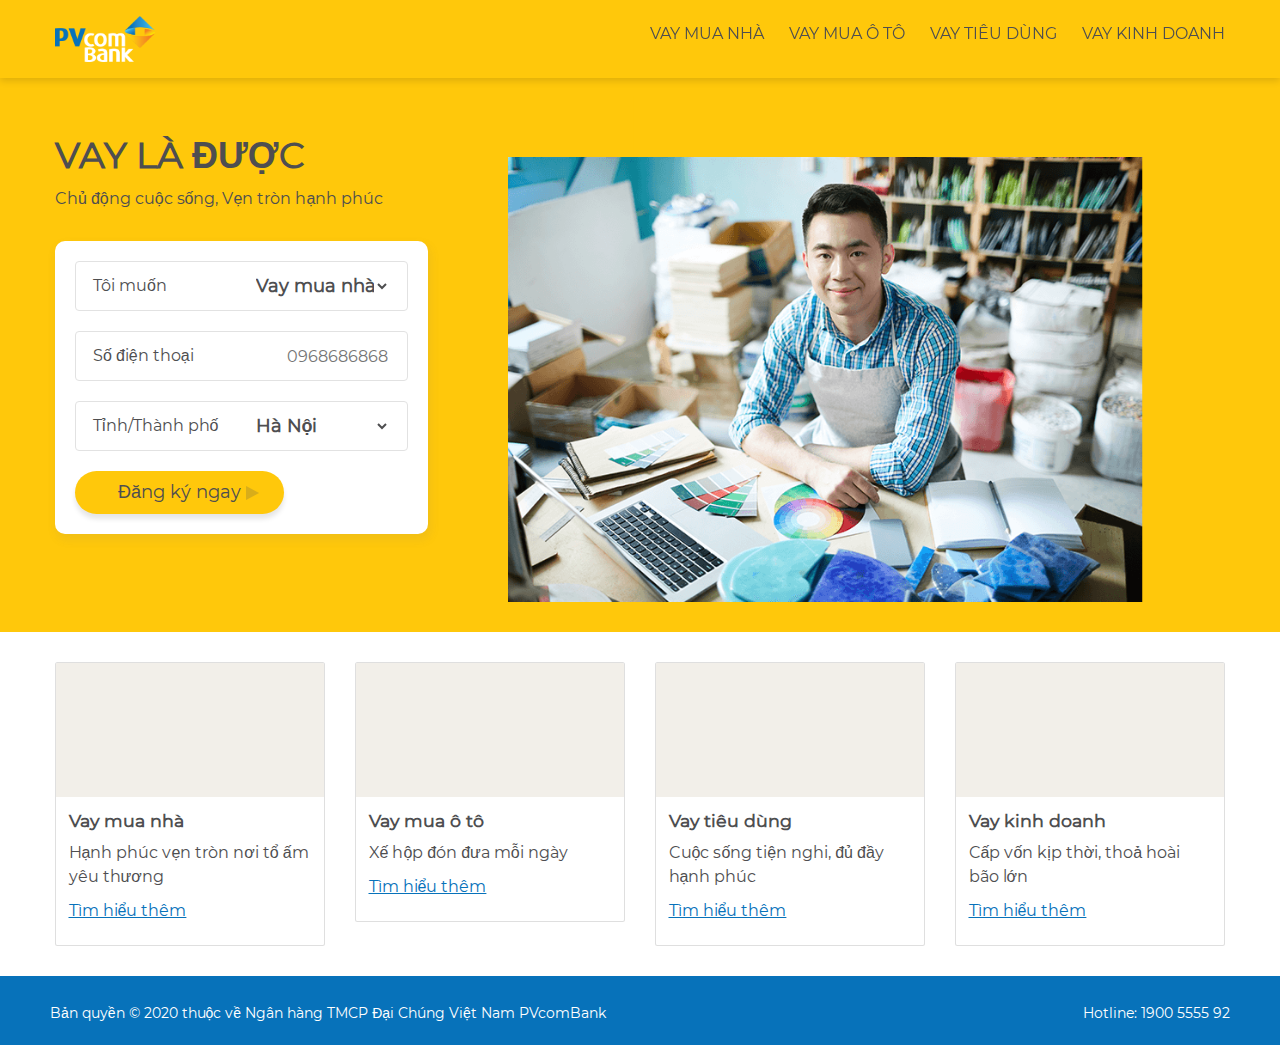
==== index.html @ c95221a7 "first commit" ====
<!DOCTYPE html>
<html lang="vi">
	<head>
		<meta charset="utf-8">
		<meta http-equiv="X-UA-Compatible" content="IE=edge">
		<meta name="viewport" content="width=device-width, initial-scale=1">
		<meta name="format-detection" content="telephone=no"/>
		<title>Vay là được tại PVcomBank</title>
		<link rel="icon" href="favicon.ico" type="image/x-icon" />
    <link rel="shortcut icon" href="favicon.ico" type="image/x-icon" />

		<!-- CSS -->
		<link rel="stylesheet" href="assets/css/chosen.min.css" />
		<link rel="stylesheet" href="assets/css/bootstrap.min.css" />
		<link rel="stylesheet" href="assets/css/styles.css" />

	</head>
	<body class="page">
		<div id="wrapper">
			<header id="header">
		        <div class="container">
	            	<div class="top-header">
		                <h1 class="logo">
		                	<a href="index.html"><img src="assets/images/commons/logo-big.png" alt="logo"></a>
		                </h1>
			            <div class="hd-right">
			                <nav class="nav">
			                    <ul class="nav-bar">
			                        <li>
			                            <a href="vay-mua-nha.html">Vay mua nhà</a>
			                        </li>
			                        <li>
			                            <a href="vay-mua-oto.html">Vay mua ô tô</a>
			                        </li>
			                        <li>
			                            <a href="vay-tieu-dung.html">Vay tiêu dùng</a>
			                        </li>
			                        <li>
			                            <a href="vay-kinh-doanh.html">Vay kinh doanh</a>
			                        </li>
			                    </ul>
			                </nav>
			            </div>
	                	<button id="navLine" class="nav-toggle">
		                    <span></span>
		                </button>
			        </div>
		        </div>
		    </header>
		    <main id="banner">
				<div class="main-page">
					<div class="container">
						<div class="max-content">
							<div class="main-page-info">
								<h2 class="title-page">VAY LÀ ĐƯỢC</h2>
								<p>Chủ động cuộc sống, Vẹn tròn hạnh phúc</p>
								<div class="form-box">
									<div class="form-field">
										<span>Tôi muốn </span>
										<select class="form-input" name="loan_purpose">
											<option value="vay-mua-nha">Vay mua nhà</option>
											<option value="vay-mua-o-to">Vay mua ô tô</option>
											<option value="vay-tieu-dung">Vay tiêu dùng</option>
											<option value="vay-kinh-doanh">Vay kinh doanh</option>
										</select>
									</div>
									<div class="form-field">
										<span>Số điện thoại</span>
										<input class="tel-box" type="tel" id="phone" name="phone" pattern="[0-9]{3}-[0-9]{2}-[0-9]{3}" placeholder="0968686868" />
									</div>
									<div class="form-field">
										<span>Tỉnh/Thành phố</span>
										<select name="provinces" class="form-input">
											<option value="Hà Nội">Hà Nội</option>
											<option value="Đà Nẵng">Đà Nẵng</option>
											<option value="TP. Hồ Chí Minh">TP. Hồ Chí Minh</option>
										</select>
									</div>
									<div class="btn-action"><a href="#" data-popup-open="popup-register" class="btn-register">Đăng ký ngay</a></div>
								</div>
							</div>
							<figure><img src="assets/images/main-vay-kinh-doanh.png" alt="vay mua nha"></figure>
						</div>
					</div>
				</div>
			</main>

			<div style="padding: 30px 0;">
				<!-- product boxes -->
				<div class="container">
					<div class="row">
						<div class="col-md-3 col-xs-6">
							<a href="vay-mua-nha.html">
								<div class="card">
									<img src="assets/images/product-1.png" class="card-img-top" alt="vay kinh doanh">
									<div class="card-body">
										<h3 style="font-weight: bold; color: #4e4e50; text-decoration: none;"><strong>Vay mua nhà</strong></h3>
										<p style="color: #4e4e50; text-decoration: none;">Hạnh phúc vẹn tròn nơi tổ ấm yêu thương</p>
										<p style="color: #0772ba; text-decoration: underline;">Tìm hiểu thêm</p>
									</div>
								</div>
							</a>
						</div>
						<div class="col-md-3 col-xs-6">
							<a href="vay-mua-oto.html">
								<div class="card">
									<img src="assets/images/product-2.png" class="card-img-top" alt="vay kinh doanh">
									<div class="card-body">
										<h3 style="font-weight: bold; color: #4e4e50; text-decoration: none;"><strong>Vay mua ô tô</strong></h3>
										<p style="color: #4e4e50; text-decoration: none;">Xế hộp đón đưa mỗi ngày</p>
										<p style="color: #0772ba; text-decoration: underline;">Tìm hiểu thêm</p>
									</div>
								</div>
							</a>
						</div>
						<div class="col-md-3 col-xs-6">
							<a href="vay-tieu-dung.html">
								<div class="card">
									<img src="assets/images/product-4.png" class="card-img-top" alt="vay kinh doanh">
									<div class="card-body">
										<h3 style="font-weight: bold; color: #4e4e50; text-decoration: none;"><strong>Vay tiêu dùng</strong></h3>
										<p style="color: #4e4e50; text-decoration: none;">Cuộc sống tiện nghi, đủ đầy hạnh phúc</p>
										<p style="color: #0772ba; text-decoration: underline;">Tìm hiểu thêm</p>
									</div>
								</div>
							</a>
						</div>
						<div class="col-md-3 col-xs-6">
							<a href="vay-kinh-doanh.html">
								<div class="card">
									<img src="assets/images/product-4.png" class="card-img-top" alt="vay kinh doanh">
									<div class="card-body">
										<h3 style="font-weight: bold; color: #4e4e50; text-decoration: none;"><strong>Vay kinh doanh</strong></h3>
										<p style="color: #4e4e50; text-decoration: none;">Cấp vốn kịp thời, thoả hoài bão lớn</p>
										<p style="color: #0772ba; text-decoration: underline;">Tìm hiểu thêm</p>
									</div>
								</div>
							</a>
						</div>
					</div>
				</div>
			</div>

			<footer id="footer">
				<div class="container">
					<div class="ft-content">
						<div class="ft-col">
							<p>Bản quyền © 2020 thuộc về Ngân hàng TMCP Đại Chúng Việt Nam PVcomBank</p>
						</div>
						<div class="ft-col">
							<p>Hotline: 1900 5555 92</p>
						</div>
					</div>
				</div>
			</footer>
		</div>

		<!-- jQuery -->
		<script src="assets/js/jquery.min.js"></script>
		<script src="assets/js/autoNumeric.js"></script>
		<script src="assets/js/chosen.jquery.min.js"></script>
		<script src="assets/js/bootstrap.min.js"></script>
		<script src="assets/js/customs.js"></script>
		<script>
			$(document).ready(function() {
			    $("input[name='amount']").autoNumeric('init', {
			        mDec: 0
			    });
			});
			$("#input-provinces, #input-loan-type").chosen();
		</script>
	</body>
</html>
---- assets/css/styles.css ----
html {
  font-family: sans-serif;
  /* 1 */
  -ms-text-size-adjust: 100%;
  /* 2 */
  -webkit-text-size-adjust: 100%;
  /* 2 */ }

body {
  margin: 0;
}

article,
aside,
details,
figcaption,
figure,
footer,
header,
hgroup,
main,
menu,
nav,
section,
summary {
  display: block; }

audio,
canvas,
progress,
video {
  display: inline-block;
  /* 1 */
  vertical-align: baseline;
  /* 2 */ }

audio:not([controls]) {
  display: none;
  height: 0; }

[hidden],
template {
  display: none; }

a {
  background-color: transparent; }

a:active, a:hover {
  outline: 0; }

abbr[title] {
  border-bottom: 1px dotted; }

b,
strong {
  font-weight: bold; }

dfn {
  font-style: italic; }

h1 {
  font-size: 2em;
  margin: 0.67em 0; }

mark {
  background: #ff0;
  color: #000; }

small {
  font-size: 80%; }

sub,
sup {
  font-size: 75%;
  line-height: 0;
  position: relative;
  vertical-align: baseline; }

sup {
  top: -0.5em; }

sub {
  bottom: -0.25em; }

img {
  border: 0; }

svg:not(:root) {
  overflow: hidden; }

figure {
  margin: 1em 40px; }

hr {
  box-sizing: content-box;
  height: 0; }

pre {
  overflow: auto; }

code,
kbd,
pre,
samp {
  font-family: monospace, monospace;
  font-size: 1em; }

button,
input,
optgroup,
select,
textarea {
  color: inherit;
  /* 1 */
  font: inherit;
  /* 2 */
  margin: 0;
  /* 3 */ }

button {
  overflow: visible; }

button,
select {
  text-transform: none; }

button,
html input[type="button"],
input[type="reset"],
input[type="submit"] {
  -webkit-appearance: button;
  /* 2 */
  cursor: pointer;
  /* 3 */ }

button[disabled],
html input[disabled] {
  cursor: default; }

button::-moz-focus-inner,
input::-moz-focus-inner {
  border: 0;
  padding: 0; }

input {
  line-height: normal; }

input[type="checkbox"],
input[type="radio"] {
  box-sizing: border-box;
  /* 1 */
  padding: 0;
  /* 2 */ }

input[type="number"]::-webkit-inner-spin-button,
input[type="number"]::-webkit-outer-spin-button {
  height: auto; }

input[type="search"] {
  -webkit-appearance: textfield;
  /* 1 */
  box-sizing: content-box;
  /* 2 */ }

input[type="search"]::-webkit-search-cancel-button,
input[type="search"]::-webkit-search-decoration {
  -webkit-appearance: none; }

fieldset {
  border: 1px solid #c0c0c0;
  margin: 0 2px;
  padding: 0.35em 0.625em 0.75em; }

legend {
  border: 0;
  /* 1 */
  padding: 0;
  /* 2 */ }

textarea {
  overflow: auto; }

optgroup {
  font-weight: bold; }

table {
  border-collapse: collapse;
  border-spacing: 0; }

td,
th {
  padding: 0; }

/* base valiables */
/*keyframes*/
/* common mixins */
/* base valiables */
/* montserrat-regular - latin */
@font-face {
  font-family: 'Montserrat';
  font-style: normal;
  font-weight: 400;
  src: url('../fonts/montserrat-v14-latin-regular.eot'); /* IE9 Compat Modes */
  src: local('Montserrat Regular'), local('Montserrat-Regular'),
       url('../fonts/montserrat-v14-latin-regular.eot?#iefix') format('embedded-opentype'), /* IE6-IE8 */
       url('../fonts/montserrat-v14-latin-regular.woff2') format('woff2'), /* Super Modern Browsers */
       url('../fonts/montserrat-v14-latin-regular.woff') format('woff'), /* Modern Browsers */
       url('../fonts/montserrat-v14-latin-regular.ttf') format('truetype'), /* Safari, Android, iOS */
       url('../fonts/montserrat-v14-latin-regular.svg#Montserrat') format('svg'); /* Legacy iOS */
}

* {
  -webkit-box-sizing: border-box;
  -moz-box-sizing: border-box;
  box-sizing: border-box; }

html {
  font-size: 62.5%; }

html:not(.lt-ie10) .not-animated {
  opacity: 0; }

body {
  background-color: #fff;
  font-family: 'Montserrat', Arial, sans-serif;
  font-size: 1.6rem;
  line-height: 1.5;
  color: #4e4e50;
  width: 100%;
  height: 100%;
  overflow-x: hidden; }

ul, li {
  list-style: none;
  padding: 0; }

textarea:focus, input:focus, button:focus, select:focus {
  outline: none; }

select::-ms-expand {
  display: none;
  /* hide the default arrow in ie10 and ie11 */ }

button {
  border: none; }

a {
  opacity: 1;
  -webkit-transition: all 0.4s ease;
  -moz-transition: all 0.4s ease;
  -ms-transition: all 0.4s ease;
  -o-transition: all 0.4s ease;
  transition: all 0.4s ease; }
  a:hover {
    opacity: 0.7; }

p {
  margin-top: 1rem;
  margin-bottom: 1rem; }

a:hover, a:link, a:visited, a:active {
  text-decoration: none; }

img {
  width: auto;
  max-width: 100%;
  height: auto;
  vertical-align: middle; }

figure {
  padding: 0;
  margin: 0; }

button, html input[type="button"], input[type="reset"], input[type="submit"] {
  -webkit-appearance: button;
  cursor: pointer; }

input {
  height: auto; }

:not(output):-moz-ui-invalid {
  box-shadow: none; }

:not(output):-moz-ui-invalid:-moz-focusring {
  box-shadow: none; }

output:-moz-ui-invalid {
  color: none; }

.wrapper {
  width: 100%;
  height: 100%;
  overflow: hidden;
  position: relative; }

.container {
  width: 100%;
  max-width: 1200px;
  margin: 0 auto; }
  @media screen and (max-width: 768px) {
    .container {
      padding-left: 20px;
      padding-right: 20px; } }

.max-content {
  max-width: 1366px;
  width: 100%;
  margin: 0 auto; }

.no-position {
  position: static; }

.img-responsive {
  max-width: 100%;
  display: block;
  height: auto; }

.text-left {
  text-align: left; }

.text-center {
  text-align: center; }

.text-right {
  text-align: right; }

.text-justify {
  text-align: justify; }

.text-lowercase {
  text-transform: lowercase; }

.text-uppercase {
  text-transform: uppercase; }

.nopd {
  padding: 0 !important; }

.nomg {
  margin: 0 !important; }

img.dl-pc {
  margin: 0 auto; }

.dl-pc {
  display: block; }
  @media screen and (max-width: 768px) {
    .dl-pc {
      display: none; } }

.dl-sp {
  display: none; }
  @media screen and (max-width: 768px) {
    .dl-sp {
      display: block; } }

.box-content figure {
  overflow: hidden;
  display: table;
  width: 100%; }

.box-content figure img {
  -webkit-transform: scale(1);
  transform: scale(1);
  -webkit-transition: .3s ease-in-out;
  transition: .3s ease-in-out; }

.box-content figure:hover img {
  -webkit-transform: scale(1.1);
  transform: scale(1.1); }

#fp-nav ul li a span, .fp-slidesNav ul li a span {
  background: #0072bc; }

.intro .title-section {
  font-size: 36px;
  margin-top: 0;
  line-height: 1.35; }
  @media screen and (max-width: 768px) {
    .intro .title-section {
      font-size: 22px; } }
  @media screen and (max-width: 768px) and (min-width: 320px) {
    .intro .title-section {
      font-size: calc(22px + 14 * ((100vw - 320px) / 448)); } }
  @media screen and (max-width: 768px) and (min-width: 768px) {
    .intro .title-section {
      font-size: 36px; } }

.intro p {
  font-size: 16px; }
  @media screen and (min-width: 320px) {
    .intro p {
      font-size: calc(16px + 2 * ((100vw - 320px) / 448)); } }
  @media screen and (min-width: 768px) {
    .intro p {
      font-size: 18px; } }

.btn-action .btn-register {
  width: 209px;
  height: 43px;
  background: #ffc80b;
  display: -webkit-box;
  display: -moz-box;
  display: -ms-flexbox;
  display: -moz-flex;
  display: -webkit-flex;
  display: flex;
  align-items: center;
  justify-content: center;
  border-radius: 50px;
  font-size: 18px;
  color: #4e4e50;
  position: relative;
  box-shadow: 0px 5px 5px rgba(0, 0, 0, 0.1);
  transition: all 0.3s ease 0s; }
  @media screen and (max-width: 768px) {
    .btn-action .btn-register {
      margin: auto; } }
  .btn-action .btn-register:after {
    content: '';
    background: url("../images/commons/ic-next.png") no-repeat;
    position: absolute;
    width: 13px;
    height: 14px;
    top: 0;
    bottom: 0;
    right: 25px;
    margin: auto; }
  .btn-action .btn-register:hover {
    opacity: 1;
    background: #0072bc;
    box-shadow: 0px 5px 5px rgba(57, 114, 187, 0.1);
    color: #fff;
    transform: translateY(-2px); }
  .btn-action .btn-register.btn--white {
    background: #fff;
    color: #4e4e50; }
    .btn-action .btn-register.btn--white:hover {
      opacity: 1;
      background: #0072bc;
      box-shadow: 0px 5px 5px rgba(57, 114, 187, 0.1);
      color: #fff;
      transform: translateY(-2px); }
    .btn-action .btn-register.btn--white:after {
      background: url("../images/commons/ic-next-white.png") no-repeat; }

/* Icon Wobble Horizontal */
@-webkit-keyframes hvr-icon-wobble-horizontal {
  16.65% {
    -webkit-transform: translateX(6px);
    transform: translateX(6px); }
  33.3% {
    -webkit-transform: translateX(-5px);
    transform: translateX(-5px); }
  49.95% {
    -webkit-transform: translateX(4px);
    transform: translateX(4px); }
  66.6% {
    -webkit-transform: translateX(-2px);
    transform: translateX(-2px); }
  83.25% {
    -webkit-transform: translateX(1px);
    transform: translateX(1px); }
  100% {
    -webkit-transform: translateX(0);
    transform: translateX(0); } }

@keyframes hvr-icon-wobble-horizontal {
  16.65% {
    -webkit-transform: translateX(6px);
    transform: translateX(6px); }
  33.3% {
    -webkit-transform: translateX(-5px);
    transform: translateX(-5px); }
  49.95% {
    -webkit-transform: translateX(4px);
    transform: translateX(4px); }
  66.6% {
    -webkit-transform: translateX(-2px);
    transform: translateX(-2px); }
  83.25% {
    -webkit-transform: translateX(1px);
    transform: translateX(1px); }
  100% {
    -webkit-transform: translateX(0);
    transform: translateX(0); } }

.hvr-icon-wobble-horizontal {
  display: inline-block;
  vertical-align: middle;
  /* -webkit-transform: perspective(1px) translateZ(0); */
  /* transform: perspective(1px) translateZ(0); */
  box-shadow: 0 0 1px rgba(0, 0, 0, 0);
  -webkit-transition-duration: 0.3s;
  /* transition-duration: 0.3s; */ }

.btn-action .btn-register:after {
  -webkit-transform: translateZ(0);
  transform: translateZ(0); }

.btn-action .btn-register:hover:after, .btn-action .btn-register:focus:after,
.btn-action .btn-register:active:after {
  -webkit-animation-name: hvr-icon-wobble-horizontal;
  animation-name: hvr-icon-wobble-horizontal;
  -webkit-animation-duration: 1s;
  animation-duration: 1s;
  -webkit-animation-timing-function: ease-in-out;
  animation-timing-function: ease-in-out;
  -webkit-animation-iteration-count: 1;
  animation-iteration-count: 1; }

.clearfix {
  clear: both;
  height: 0; }
  .clearfix:after, .clearfix:before {
    content: " ";
    display: table; }

.select2-dropdown {
  top: 22px !important;
  left: 8px !important; }

#wrapper #header {
  position: fixed;
  z-index: 999;
  width: 100%;
  transition: all 0.5s; }
  #wrapper #header .top-header {
    display: -webkit-box;
    display: -moz-box;
    display: -ms-flexbox;
    display: -moz-flex;
    display: -webkit-flex;
    display: flex;
    align-items: center;
    justify-content: space-between; }
    #wrapper #header .top-header .logo {
      margin: .5em 0; }
      #wrapper #header .top-header .logo img {
        width: 142px;
        transition: all 1s ease;
        -webkit-transition: all 1s ease; }
      @media screen and (max-width: 768px) {
        #wrapper #header .top-header .logo {
          width: 77px;
          margin: .15em auto; } }
    #wrapper #header .top-header .hd-right nav .nav-bar {
      display: -webkit-box;
      display: -moz-box;
      display: -ms-flexbox;
      display: -moz-flex;
      display: -webkit-flex;
      display: flex; }
      @media screen and (max-width: 768px) {
        #wrapper #header .top-header .hd-right nav .nav-bar {
          flex-direction: column; } }
      @media screen and (max-width: 768px) {
        #wrapper #header .top-header .hd-right nav .nav-bar li {
          border-bottom: 1px solid #ffffff35;
          margin: 0 !important;
          padding: 14px 0; } }
      #wrapper #header .top-header .hd-right nav .nav-bar li a {
        color: #4e4e50;
        position: relative;
        text-transform: uppercase; }
        @media screen and (max-width: 768px) {
          #wrapper #header .top-header .hd-right nav .nav-bar li a {
            color: #fff; } }
        #wrapper #header .top-header .hd-right nav .nav-bar li a:before, #wrapper #header .top-header .hd-right nav .nav-bar li a:after {
          position: absolute;
          -webkit-transition: all 0.35s ease;
          transition: all 0.35s ease; }
        #wrapper #header .top-header .hd-right nav .nav-bar li a:before {
          bottom: -11px;
          display: block;
          height: 4px;
          width: 0%;
          content: "";
          background: #4e4e50; }
          @media screen and (max-width: 768px) {
            #wrapper #header .top-header .hd-right nav .nav-bar li a:before {
              content: none; } }
        #wrapper #header .top-header .hd-right nav .nav-bar li a:hover:before {
          opacity: 1;
          width: 100%; }
        #wrapper #header .top-header .hd-right nav .nav-bar li a:hover:after {
          max-width: 100%; }
        #wrapper #header .top-header .hd-right nav .nav-bar li a:hover {
          opacity: 1; }
      #wrapper #header .top-header .hd-right nav .nav-bar li.current-menu-item a:before {
        opacity: 1;
        width: 100%; }
      #wrapper #header .top-header .hd-right nav .nav-bar li.current-menu-item {
        font-weight: 600; }
      #wrapper #header .top-header .hd-right nav .nav-bar li:not(:last-child) {
        margin-right: 25px; }
        @media screen and (max-width: 840px) {
          #wrapper #header .top-header .hd-right nav .nav-bar li:not(:last-child) {
            margin-right: 8px; } }
    @media screen and (max-width: 768px) {
      #wrapper #header .top-header .hd-right {
        background: rgba(241, 188, 18, 0.8);
        position: absolute;
        width: 100%;
        max-width: 768px;
        height: auto;
        margin-top: 56px;
        left: 0;
        top: 0;
        z-index: 99;
        -webkit-transform: translate3d(100%, 0, 0);
        -ms-transform: translate3d(100%, 0, 0);
        -moz-transform: translate3d(100%, 0, 0);
        transform: translate3d(100%, 0, 0);
        -webkit-transition: transform 0.4s ease;
        -ms-transition: transform 0.4s ease;
        -moz-transition: transform 0.4s ease;
        transition: transform 0.4s ease;
        padding: 0 10px; }
        #wrapper #header .top-header .hd-right.nav-active {
          -webkit-transform: translate3d(0, 0, 0);
          -ms-transform: translate3d(0, 0, 0);
          -moz-transform: translate3d(0, 0, 0);
          transform: translate3d(0, 0, 0); } }
    #wrapper #header .top-header .nav-toggle {
      background-color: transparent;
      color: #fff;
      border: none;
      line-height: 0;
      display: inline-block;
      position: absolute;
      width: 30px;
      height: 30px;
      padding: 0;
      margin: 0;
      cursor: pointer;
      outline: none;
      z-index: 999;
      display: none;
      right: 20px; }
      @media screen and (max-width: 768px) {
        #wrapper #header .top-header .nav-toggle {
          display: block; } }
      #wrapper #header .top-header .nav-toggle span {
        background-color: #fff;
        height: 4px;
        border-radius: 0;
        position: relative;
        display: block;
        width: 30px;
        -webkit-transition: 0.3s all ease;
        -moz-transition: 0.3s all ease;
        -ms-transition: 0.3s all ease;
        -o-transition: 0.3s all ease;
        transition: 0.3s all ease; }
        #wrapper #header .top-header .nav-toggle span:before, #wrapper #header .top-header .nav-toggle span:after {
          background-color: #fff;
          content: "";
          position: absolute;
          width: 30px;
          height: 4px;
          left: 0;
          top: -10px;
          border-radius: 0;
          -webkit-transition: 0.3s all ease;
          -moz-transition: 0.3s all ease;
          -ms-transition: 0.3s all ease;
          -o-transition: 0.3s all ease;
          transition: 0.3s all ease;
          -webkit-transition-duration: 0.3s, 0.3s, .3s;
          transition-duration: 0.3s, 0.3s, .3s;
          -webkit-transition-delay: 0.3s, 0s, .3s;
          transition-delay: 0.3s, 0s, .3s;
          -webkit-transition-property: top, -webkit-transform, width;
          transition-property: top, transform, width;
          transform-origin: center; }
        #wrapper #header .top-header .nav-toggle span:after {
          top: 10px; }
      #wrapper #header .top-header .nav-toggle.active span {
        background: transparent;
        right: 0;
        left: auto;
        -webkit-transition: background 0.3s 0s ease;
        -moz-transition: background 0.3s 0s ease;
        -ms-transition: background 0.3s 0s ease;
        -o-transition: background 0.3s 0s ease;
        transition: background 0.3s 0s ease; }
        #wrapper #header .top-header .nav-toggle.active span:before, #wrapper #header .top-header .nav-toggle.active span:after {
          top: 0;
          right: 0;
          left: auto;
          width: 30px;
          -webkit-transition-delay: 0s, 0.3s;
          transition-delay: 0s, 0.3s; }
        #wrapper #header .top-header .nav-toggle.active span:before {
          -webkit-transform: rotate(45deg);
          -ms-transform: rotate(45deg);
          -moz-transform: rotate(45deg);
          transform: rotate(45deg); }
        #wrapper #header .top-header .nav-toggle.active span:after {
          -webkit-transform: rotate(-45deg);
          -ms-transform: rotate(-45deg);
          -moz-transform: rotate(-45deg);
          transform: rotate(-45deg); }
      #wrapper #header .top-header .nav-toggle small {
        display: none; }
  #wrapper #header.scroll-down {
    box-shadow: 0 3px 7px rgba(0, 0, 0, 0.13);
    background: #ffc80b; }
    #wrapper #header.scroll-down img {
      width: 100px !important;
      transition: all 1s ease;
      -webkit-transition: all 1s ease; }

footer, .box-ft {
  background: #0772ba; }
  footer.fix-footer, .box-ft.fix-footer {
    position: fixed;
    bottom: 0;
    width: 100%; }
  footer .container, .box-ft .container {
    padding: 0 10px; }
  footer .ft-content, .box-ft .ft-content {
    height: 69px;
    display: -webkit-box;
    display: -moz-box;
    display: -ms-flexbox;
    display: -moz-flex;
    display: -webkit-flex;
    display: flex;
    align-items: center;
    justify-content: space-between;
    color: #fff;
    font-size: 14px;
    padding-top: 5px; }
    @media screen and (max-width: 768px) {
      footer .ft-content, .box-ft .ft-content {
        height: auto;
        flex-direction: column;
        justify-content: center; }
        footer .ft-content .ft-col, .box-ft .ft-content .ft-col {
          text-align: center; }
          footer .ft-content .ft-col:first-child, .box-ft .ft-content .ft-col:first-child {
            order: 2;
            font-size: 10px; }
          footer .ft-content .ft-col:last-child, .box-ft .ft-content .ft-col:last-child {
            order: 1;
            font-size: 12px; }
          footer .ft-content .ft-col p, .box-ft .ft-content .ft-col p {
            margin: 0 0 .5rem; } }

#content .box-main {
  background: url("../images/screen-1.png") no-repeat;
  background-size: cover;
  display: block; }
  @media screen and (max-width: 768px) {
    #content .box-main {
      background: url("../images/screen-1-sp.png") no-repeat;
      background-size: cover; } }
  #content .box-main .fp-tableCell {
    display: block; }
  #content .box-main .container {
    height: 100%; }
  #content .box-main .inner-section {
    position: relative;
    display: block;
    width: 100%;
    height: 100%; }
    #content .box-main .inner-section .intro {
      position: absolute;
      width: 100%;
      max-width: 506px;
      height: 300px;
      bottom: 74px;
      right: 0;
      display: table;
      background: rgba(0, 0, 0, 0.25);
      color: #fff;
      padding: 15px 40px; }
      #content .box-main .inner-section .intro .title-section {
        margin-bottom: 10px; }
      #content .box-main .inner-section .intro p {
        line-height: 2;
        margin-bottom: 7px; }
      @media screen and (max-width: 768px) {
        #content .box-main .inner-section .intro {
          text-align: center;
          left: 0;
          margin: auto;
          bottom: 30px;
          height: 250px;
          padding: 15px 25px; } }
    @media screen and (max-width: 768px) {
      #content .box-main .inner-section .btn-action .btn-register {
        margin: auto; } }

#content .section .intro .title-section {
  margin-bottom: 35px; }

#content .section .intro p {
  line-height: 2.2;
  margin-bottom: 65px; }
  @media screen and (max-width: 768px) {
    #content .section .intro p {
      line-height: 1.5 !important;
      margin-bottom: 22px !important; } }

#content .buy-house .inner-section, #content .consumption .inner-section, #content .buy-car .inner-section, #content .business .inner-section {
  max-width: 1366px;
  width: 100%;
  display: -webkit-box;
  display: -moz-box;
  display: -ms-flexbox;
  display: -moz-flex;
  display: -webkit-flex;
  display: flex;
  align-items: center;
  justify-content: space-between;
  margin: 0 auto; }
  @media screen and (max-width: 768px) {
    #content .buy-house .inner-section, #content .consumption .inner-section, #content .buy-car .inner-section, #content .business .inner-section {
      flex-direction: column; }
      #content .buy-house .inner-section .intro, #content .consumption .inner-section .intro, #content .buy-car .inner-section .intro, #content .business .inner-section .intro {
        margin: 0 !important; }
        #content .buy-house .inner-section .intro .title-section, #content .consumption .inner-section .intro .title-section, #content .buy-car .inner-section .intro .title-section, #content .business .inner-section .intro .title-section {
          margin-bottom: 20px; }
        #content .buy-house .inner-section .intro p, #content .consumption .inner-section .intro p, #content .buy-car .inner-section .intro p, #content .business .inner-section .intro p {
          margin-bottom: 20px !important; } }
  @media screen and (max-width: 414px) {
    #content .buy-house .inner-section .intro, #content .consumption .inner-section .intro, #content .buy-car .inner-section .intro, #content .business .inner-section .intro {
      padding: 0 20px; } }

#content .buy-house .inner-section .intro, #content .consumption .inner-section .intro {
  max-width: 370px;
  margin-left: 83px;
  margin-right: 20px; }
  @media screen and (max-width: 768px) {
    #content .buy-house .inner-section .intro, #content .consumption .inner-section .intro {
      margin: 0;
      order: 2; } }

#content .buy-house .inner-section figure, #content .consumption .inner-section figure {
  display: block; }
  @media screen and (max-width: 768px) {
    #content .buy-house .inner-section figure, #content .consumption .inner-section figure {
      order: 1;
      margin-bottom: 28px; } }

#content .buy-car, #content .business {
  background: #ffc80b; }
  #content .buy-car .inner-section .intro, #content .business .inner-section .intro {
    max-width: 370px;
    margin-right: 83px;
    margin-left: 20px; }
  #content .buy-car .inner-section figure, #content .business .inner-section figure {
    display: block; }
    @media screen and (max-width: 768px) {
      #content .buy-car .inner-section figure, #content .business .inner-section figure {
        margin-bottom: 28px; } }

#content .business .box-ft {
  -webkit-transform: translateX(100%);
  transform: translateX(100%);
  opacity: 0;
  -webkit-transition: opacity 0.6s ease-in-out, -webkit-transform 0.6s cubic-bezier(0.16, 0.68, 0.43, 0.99);
  transition: opacity 0.6s ease-in-out, -webkit-transform 0.6s cubic-bezier(0.16, 0.68, 0.43, 0.99);
  transition: transform 0.6s cubic-bezier(0.16, 0.68, 0.43, 0.99), opacity 0.6s ease-in-out;
  transition: transform 0.6s cubic-bezier(0.16, 0.68, 0.43, 0.99), opacity 0.6s ease-in-out, -webkit-transform 0.6s cubic-bezier(0.16, 0.68, 0.43, 0.99);
  -webkit-transform: translateX(0) translateY(0);
  transform: translateX(0) translateY(0);
  -webkit-transform: translateY(1000px);
  transform: translateY(1000px); }

#content .business.active .box-ft {
  position: fixed;
  width: 100%;
  bottom: 0;
  -webkit-transform: translateX(0);
  transform: translateX(0);
  -webkit-transition-delay: 2s;
  transition-delay: 2s;
  opacity: 1; }

#fp-nav ul li a span, .fp-slidesNav ul li a span {
  height: 6px;
  width: 6px; }

#fp-nav ul li a.active span {
  margin: -6px 0 0 -5px; }

.section .intro {
  -webkit-transform: translateX(100%);
  transform: translateX(100%);
  opacity: 0;
  -webkit-transition: opacity 0.6s ease-in-out, -webkit-transform 0.6s cubic-bezier(0.16, 0.68, 0.43, 0.99);
  transition: opacity 0.6s ease-in-out, -webkit-transform 0.6s cubic-bezier(0.16, 0.68, 0.43, 0.99);
  transition: transform 0.6s cubic-bezier(0.16, 0.68, 0.43, 0.99), opacity 0.6s ease-in-out;
  transition: transform 0.6s cubic-bezier(0.16, 0.68, 0.43, 0.99), opacity 0.6s ease-in-out, -webkit-transform 0.6s cubic-bezier(0.16, 0.68, 0.43, 0.99);
  -webkit-transform: translateX(0) translateY(0);
  transform: translateX(0) translateY(0);
  -webkit-transform: translateY(1000px);
  transform: translateY(1000px); }

.section.active .intro {
  -webkit-transform: translateX(0);
  transform: translateX(0);
  -webkit-transition-delay: 1.4s;
  transition-delay: 1.4s;
  opacity: 1; }

.section figure {
  -webkit-transform: translateY(-2000px);
  transform: translateY(-2000px);
  opacity: 0;
  -webkit-transition: opacity 0.66s ease-in-out, -webkit-transform 0.66s cubic-bezier(0.16, 0.68, 0.43, 0.99);
  transition: opacity 0.66s ease-in-out, -webkit-transform 0.66s cubic-bezier(0.16, 0.68, 0.43, 0.99);
  transition: transform 0.66s cubic-bezier(0.16, 0.68, 0.43, 0.99), opacity 0.66s ease-in-out;
  transition: transform 0.66s cubic-bezier(0.16, 0.68, 0.43, 0.99), opacity 0.66s ease-in-out, -webkit-transform 0.66s cubic-bezier(0.16, 0.68, 0.43, 0.99); }

.section.active figure {
  -webkit-transform: translateY(0);
  transform: translateY(0);
  opacity: 1;
  -webkit-transition-delay: .8s;
  transition-delay: .8s; }

.page #header {
  box-shadow: 0 3px 7px rgba(0, 0, 0, 0.13);
  background: #ffc80b; }
  .page #header .top-header .logo img {
    width: 100px !important; }

.page #content {
  padding-top: 96px; }
  @media screen and (max-width: 768px) {
    .page #content {
      padding-top: 65px; } }
  .page #content .main-page .max-content {
    display: -webkit-box;
    display: -moz-box;
    display: -ms-flexbox;
    display: -moz-flex;
    display: -webkit-flex;
    display: flex;
    align-items: center;
    justify-content: space-between; }
    @media screen and (max-width: 768px) {
      .page #content .main-page .max-content {
        flex-direction: column; } }
  .page #content .main-page figure {
    margin-right: 20px; }
    @media screen and (max-width: 768px) {
      .page #content .main-page figure {
        margin: 0; } }
  .page #content .main-page-info {
    max-width: 373px;
    width: 100%;
    margin-right: 80px; }
    @media screen and (max-width: 1200px) {
      .page #content .main-page-info {
        margin-right: 0; } }
    @media screen and (max-width: 768px) {
      .page #content .main-page-info {
        max-width: inherit;
        padding-bottom: 20px; } }
  @media screen and (max-width: 768px) and (max-width: 768px) {
    .page #content .main-page-info {
      padding-left: 20px;
      padding-right: 20px; } }
    .page #content .main-page-info .title-page {
      font-size: 36px;
      font-weight: 600;
      padding-bottom: 13px; }
      @media screen and (max-width: 768px) {
        .page #content .main-page-info .title-page {
          padding-bottom: 0; }
          .page #content .main-page-info .title-page {
            font-size: 22px; } }
    @media screen and (max-width: 768px) and (min-width: 320px) {
      .page #content .main-page-info .title-page {
        font-size: calc(22px + 14 * ((100vw - 320px) / 448)); } }
    @media screen and (max-width: 768px) and (min-width: 768px) {
      .page #content .main-page-info .title-page {
        font-size: 36px; } }
    .page #content .main-page-info ul {
      font-size: 24px;
      padding-bottom: 17px; }
      @media screen and (max-width: 768px) {
        .page #content .main-page-info ul {
          font-size: 16px; } }
  @media screen and (max-width: 768px) and (min-width: 320px) {
    .page #content .main-page-info ul {
      font-size: calc(16px + 8 * ((100vw - 320px) / 448)); } }
  @media screen and (max-width: 768px) and (min-width: 768px) {
    .page #content .main-page-info ul {
      font-size: 24px; } }
      .page #content .main-page-info ul li {
        position: relative;
        padding-left: 54px; }
        @media screen and (max-width: 768px) {
          .page #content .main-page-info ul li {
            padding-left: 46px; } }
        .page #content .main-page-info ul li:before {
          content: '';
          position: absolute;
          top: 0;
          bottom: 0;
          margin: auto;
          left: 0; }
        .page #content .main-page-info ul li.plant:before {
          background: url("../images/commons/ic-plant.png") no-repeat;
          width: 34px;
          height: 34px; }
        .page #content .main-page-info ul li.time:before {
          background: url("../images/commons/ic-time.png") no-repeat;
          width: 34px;
          height: 34px; }
        .page #content .main-page-info ul li.calendar:before {
          background: url("../images/commons/ic-calendar.png") no-repeat;
          width: 34px;
          height: 34px; }
        .page #content .main-page-info ul li.money:before {
          background: url("../images/commons/ic-money.png") no-repeat;
          width: 34px;
          height: 34px; }
        @media screen and (max-width: 768px) {
          .page #content .main-page-info ul li:before {
            width: 24px !important;
            height: 24px !important;
            background-size: contain !important; } }
        .page #content .main-page-info ul li + li {
          margin-top: 35px; }
          @media screen and (max-width: 768px) {
            .page #content .main-page-info ul li + li {
              margin-top: 8px; } }
  .page #content .benefit {
    background: #f6f7fa;
    margin-top: -12px;
    display: flex;
    width: 100%; }
    @media screen and (max-width: 768px) {
      .page #content .benefit {
        margin-top: 0; } }
    .page #content .benefit-title {
      font-size: 30px;
      font-weight: 600;
      text-align: center;
      margin-top: 70px;
      margin-bottom: 40px; }
      @media screen and (max-width: 768px) {
        .page #content .benefit-title {
          margin-top: 20px; }
          .page #content .benefit-title {
            font-size: 18px; } }
    @media screen and (max-width: 768px) and (min-width: 320px) {
      .page #content .benefit-title {
        font-size: calc(18px + 12 * ((100vw - 320px) / 448)); } }
    @media screen and (max-width: 768px) and (min-width: 768px) {
      .page #content .benefit-title {
        font-size: 30px; } }
    .page #content .benefit .benefit-body .rows {
      display: -webkit-box;
      display: -moz-box;
      display: -ms-flexbox;
      display: -moz-flex;
      display: -webkit-flex;
      display: flex; }
      @media screen and (max-width: 768px) {
        .page #content .benefit .benefit-body .rows {
          flex-direction: column; } }
    .page #content .benefit .benefit-body .benefit-col {
      -webkit-flex: 0 0 50%;
      -ms-flex: 0 0 50%;
      flex: 0 0 50%;
      max-width: 50%; }
      @media screen and (max-width: 768px) {
        .page #content .benefit .benefit-body .benefit-col {
          -webkit-flex: 0 0 100%;
          -ms-flex: 0 0 100%;
          flex: 0 0 100%;
          max-width: 100%; } }
      .page #content .benefit .benefit-body .benefit-col p {
        font-size: 26px;
        padding-left: 33px;
        position: relative; }
        @media screen and (max-width: 768px) {
          .page #content .benefit .benefit-body .benefit-col p {
            font-size: 16px; } }
  @media screen and (max-width: 768px) and (min-width: 320px) {
    .page #content .benefit .benefit-body .benefit-col p {
      font-size: calc(16px + 10 * ((100vw - 320px) / 448)); } }
  @media screen and (max-width: 768px) and (min-width: 768px) {
    .page #content .benefit .benefit-body .benefit-col p {
      font-size: 26px; } }
        .page #content .benefit .benefit-body .benefit-col p:before {
          content: '';
          position: absolute;
          background: url("../images/commons/ic-info.png") no-repeat;
          width: 13px;
          height: 14px;
          top: 11px;
          left: 0; }
          @media screen and (max-width: 768px) {
            .page #content .benefit .benefit-body .benefit-col p:before {
              top: 4px; } }
        .page #content .benefit .benefit-body .benefit-col p + p {
          margin-top: 45px; }
      .page #content .benefit .benefit-body .benefit-col .clr-primary {
        color: #ffc80b;
        font-weight: 600; }
    @media screen and (max-width: 900px) {
      .page #content .benefit .benefit-body.benefit-ct-table {
        width: 100%;
        overflow-x: scroll; } }
    .page #content .benefit .benefit-body .table-benefit {
      border: 1px solid #c2c3c4;
      min-width: 900px;
      margin-bottom: 20px;
      margin-top: 26px; }
      .page #content .benefit .benefit-body .table-benefit table {
        width: 100%; }
      .page #content .benefit .benefit-body .table-benefit td, .page #content .benefit .benefit-body .table-benefit th {
        border-left: 1px solid #c9c9cb;
        min-width: 220px; }
      .page #content .benefit .benefit-body .table-benefit thead tr {
        background: #ffc80b;
        height: 50px;
        font-weight: 600; }
        .page #content .benefit .benefit-body .table-benefit thead tr {
          font-size: 18px; }
          @media screen and (min-width: 320px) {
            .page #content .benefit .benefit-body .table-benefit thead tr {
              font-size: calc(18px + 2 * ((100vw - 320px) / 448)); } }
          @media screen and (min-width: 768px) {
            .page #content .benefit .benefit-body .table-benefit thead tr {
              font-size: 20px; } }
      .page #content .benefit .benefit-body .table-benefit tbody tr {
        font-size: 18px; }
        @media screen and (min-width: 320px) {
          .page #content .benefit .benefit-body .table-benefit tbody tr {
            font-size: calc(18px + 2 * ((100vw - 320px) / 448)); } }
        @media screen and (min-width: 768px) {
          .page #content .benefit .benefit-body .table-benefit tbody tr {
            font-size: 20px; } }
      .page #content .benefit .benefit-body .table-benefit tbody tr td {
        padding: 10px 0 10px 35px; }
        @media screen and (max-width: 900px) {
          .page #content .benefit .benefit-body .table-benefit tbody tr td {
            padding: 10px; } }
        .page #content .benefit .benefit-body .table-benefit tbody tr td:first-child {
          font-weight: 600; }
      .page #content .benefit .benefit-body .table-benefit tbody tr:nth-child(even) {
        background: #fff9e4; }
    .page #content .benefit .benefit-body .attach-file {
      margin-left: 19px;
      position: relative; }
      .page #content .benefit .benefit-body .attach-file .top {
        width: 94px;
        top: -6px;
        left: 34%;
        transform: translate(-50%, -100%);
        padding: 10px;
        color: #4e4e50;
        background-color: #fff;
        border-radius: 50px;
        position: absolute;
        z-index: 999;
        box-sizing: border-box;
        box-shadow: 0 1px 8px transparent;
        visibility: hidden;
        opacity: 0;
        transition: opacity 0.8s;
        font-size: 12px; }
      .page #content .benefit .benefit-body .attach-file:hover .top {
        visibility: visible;
        opacity: 1; }
      .page #content .benefit .benefit-body .attach-file .top i {
        position: absolute;
        top: 100%;
        left: 50%;
        width: 24px;
        height: 12px;
        overflow: hidden; }
      .page #content .benefit .benefit-body .attach-file .top i::after {
        content: '';
        position: absolute;
        width: 12px;
        height: 12px;
        left: 50%;
        transform: translate(-50%, -50%) rotate(45deg);
        background-color: #fff;
        box-shadow: 0 1px 8px transparent; }
  .page #content .estimates-faq {
    background: #f6f7fa;
    margin-top: -20px;
    padding-top: 85px;
    padding-bottom: 45px; }
    @media screen and (max-width: 768px) {
      .page #content .estimates-faq .container {
        padding: 0; } }
    .page #content .estimates-faq .inner-estimates-faq {
      display: -webkit-box;
      display: -moz-box;
      display: -ms-flexbox;
      display: -moz-flex;
      display: -webkit-flex;
      display: flex;
      justify-content: space-between; }
      @media screen and (max-width: 900px) {
        .page #content .estimates-faq .inner-estimates-faq {
          flex-direction: column;
          overflow: hidden; } }
      .page #content .estimates-faq .inner-estimates-faq .estimates-faq-col {
        background: #fff;
        border-radius: 8px; }
        .page #content .estimates-faq .inner-estimates-faq .estimates-faq-col .btn-more-result {
          background: #0772ba;
          width: 220px;
          margin: 10px auto;
          text-align: center;
          color: #FFF;
          height: 35px;
          line-height: 35px;
          border-radius: 50px;
          cursor: pointer; }
        .page #content .estimates-faq .inner-estimates-faq .estimates-faq-col:first-child {
          max-width: 818px;
          width: 100%; }
          @media screen and (max-width: 900px) {
            .page #content .estimates-faq .inner-estimates-faq .estimates-faq-col:first-child {
              max-width: 100%;
              margin-bottom: 30px; } }
          @media screen and (max-width: 768px) {
            .page #content .estimates-faq .inner-estimates-faq .estimates-faq-col:first-child {
              padding-bottom: 40px; } }
        .page #content .estimates-faq .inner-estimates-faq .estimates-faq-col:last-child {
          max-width: 373px;
          width: 100%; }
          @media screen and (max-width: 900px) {
            .page #content .estimates-faq .inner-estimates-faq .estimates-faq-col:last-child {
              max-width: inherit;
              padding-bottom: 40px; } }
    .page #content .estimates-faq-title {
      font-size: 30px;
      font-weight: 600;
      text-align: center;
      margin-top: 50px;
      margin-bottom: 40px; }
      @media screen and (max-width: 768px) {
        .page #content .estimates-faq-title {
          font-size: 18px; } }
  @media screen and (max-width: 768px) and (min-width: 320px) {
    .page #content .estimates-faq-title {
      font-size: calc(18px + 12 * ((100vw - 320px) / 448)); } }
  @media screen and (max-width: 768px) and (min-width: 768px) {
    .page #content .estimates-faq-title {
      font-size: 30px; } }
    .page #content .estimates-faq #loan-calculate {
      text-align: center;
      margin: auto;
      margin-bottom: 80px;
      max-width: 400px; }
      @media screen and (max-width: 768px) {
        .page #content .estimates-faq #loan-calculate {
          padding-right: 20px;
          padding-left: 20px;
          margin-bottom: 70px; } }
      .page #content .estimates-faq #loan-calculate .form-group {
        position: relative; }
        .page #content .estimates-faq #loan-calculate .form-group .input-info {
          position: absolute;
          z-index: 2;
          right: 20px;
          height: 20px;
          top: 0;
          bottom: 0;
          margin: auto 0; }
          .page #content .estimates-faq #loan-calculate .form-group .input-info img {
            vertical-align: top; }
          .page #content .estimates-faq #loan-calculate .form-group .input-info .right {
            width: 137px;
            top: 50%;
            left: 100%;
            margin-left: 10px;
            transform: translate(0, -50%);
            padding: 10px 15px;
            color: #fff;
            background: #595959;
            font-size: 12px;
            border-radius: 8px;
            position: absolute;
            z-index: 9;
            box-sizing: border-box;
            visibility: hidden;
            opacity: 0;
            transition: opacity 0.8s;
            text-align: left; }
            @media screen and (max-width: 768px) {
              .page #content .estimates-faq #loan-calculate .form-group .input-info .right {
                top: -15px;
                left: 0;
                transform: translate(-65%, -100%); } }
          .page #content .estimates-faq #loan-calculate .form-group .input-info:hover .right {
            visibility: visible;
            opacity: 1; }
          .page #content .estimates-faq #loan-calculate .form-group .input-info .right i {
            position: absolute;
            top: 50%;
            right: 100%;
            margin-top: -12px;
            width: 12px;
            height: 24px;
            overflow: hidden; }
            @media screen and (max-width: 768px) {
              .page #content .estimates-faq #loan-calculate .form-group .input-info .right i {
                top: 100%;
                right: 25%;
                margin: 0;
                height: 12px;
                width: 24px; } }
          .page #content .estimates-faq #loan-calculate .form-group .input-info .right i::after {
            content: '';
            position: absolute;
            width: 12px;
            height: 12px;
            left: 0;
            top: 50%;
            transform: translate(50%, -50%) rotate(-45deg);
            background-color: #595959;
            box-shadow: 0 1px 8px transparent; }
            @media screen and (max-width: 768px) {
              .page #content .estimates-faq #loan-calculate .form-group .input-info .right i::after {
                transform: translate(-50%, -50%) rotate(-45deg);
                left: 50%;
                top: unset; } }
        .page #content .estimates-faq #loan-calculate .form-group + .form-group {
          margin-top: 22px; }
      .page #content .estimates-faq #loan-calculate input {
        max-width: 400px;
        width: 100%;
        height: 50px;
        border-radius: 50px;
        border: 1px solid #acacad;
        padding: 15px 18px;
        transition: box-shadow .5s; }
        .page #content .estimates-faq #loan-calculate input:hover, .page #content .estimates-faq #loan-calculate input:focus {
          border-color: #fff;
          box-shadow: 0px 0px 6px 2px rgba(0, 0, 0, 0.14);
          -webkit-box-shadow: 0px 0px 6px 2px rgba(0, 0, 0, 0.14);
          -moz-box-shadow: 0px 0px 6px 2px rgba(0, 0, 0, 0.14); }
      .page #content .estimates-faq #loan-calculate #loan_month {
        padding-right: 45px; }
      .page #content .estimates-faq #loan-calculate #btn-cal-loan {
        max-width: 400px;
        width: 100%;
        height: 50px;
        font-size: 18px;
        background: #0872b9;
        border-radius: 50px;
        color: #fff;
        text-transform: uppercase;
        border: none;
        line-height: 50px;
        margin-top: 21px; }
        .page #content .estimates-faq #loan-calculate #btn-cal-loan:hover {
          background: #ffc80b;
          box-shadow: 0px 5px 5px rgba(57, 114, 187, 0.1); }
    .page #content .estimates-faq .result {
      display: -webkit-box;
      display: -moz-box;
      display: -ms-flexbox;
      display: -moz-flex;
      display: -webkit-flex;
      display: flex;
      justify-content: space-evenly;
      margin-bottom: 50px; }
      @media screen and (max-width: 768px) {
        .page #content .estimates-faq .result {
          margin: 0 20px;
          flex-direction: column; } }
      .page #content .estimates-faq .result .result-detail {
        -webkit-flex: 0 0 32.33333%;
        -ms-flex: 0 0 32.33333%;
        flex: 0 0 32.33333%;
        max-width: 32.33333%;
        text-align: center;
        border-radius: 15px;
        border: 1px solid #e8e8e8;
        min-height: 380px; }
        @media screen and (max-width: 768px) {
          .page #content .estimates-faq .result .result-detail {
            -webkit-flex: 0 0 auto;
            -ms-flex: 0 0 auto;
            flex: 0 0 auto;
            max-width: auto;
            max-width: inherit;
            margin-bottom: 15px;
            max-width: 480px;
            width: 100%;
            margin-left: auto;
            margin-right: auto;
            min-height: auto; } }
        .page #content .estimates-faq .result .result-detail .result-title {
          display: -webkit-box;
          display: -moz-box;
          display: -ms-flexbox;
          display: -moz-flex;
          display: -webkit-flex;
          display: flex;
          align-items: center;
          justify-content: center;
          background: #ffc80b;
          text-transform: uppercase;
          height: 60px;
          margin: 0;
          border-top-right-radius: 15px;
          border-top-left-radius: 15px;
          position: relative;
          pointer-events: none; }
          .page #content .estimates-faq .result .result-detail .result-title {
            font-size: 16px; }
            @media screen and (min-width: 320px) {
              .page #content .estimates-faq .result .result-detail .result-title {
                font-size: calc(16px + 4 * ((100vw - 320px) / 448)); } }
            @media screen and (min-width: 768px) {
              .page #content .estimates-faq .result .result-detail .result-title {
                font-size: 20px; } }
          .page #content .estimates-faq .result .result-detail .result-title:after {
            content: '';
            position: absolute;
            background: url("../images/commons/ic-close.png") no-repeat;
            width: 21px;
            height: 21px;
            top: 0;
            bottom: 0;
            margin: auto;
            right: 16px;
            cursor: pointer;
            pointer-events: all; }
        .page #content .estimates-faq .result .result-detail .result-detai-content {
          background: #f8f7f7;
          height: 318px;
          display: table;
          width: 100%;
          border-bottom-right-radius: 15px;
          border-bottom-left-radius: 15px; }
          @media screen and (max-width: 768px) {
            .page #content .estimates-faq .result .result-detail .result-detai-content {
              height: auto; } }
          .page #content .estimates-faq .result .result-detail .result-detai-content p {
            margin: 1.7rem; }
            .page #content .estimates-faq .result .result-detail .result-detai-content p {
              font-size: 16px; }
              @media screen and (min-width: 320px) {
                .page #content .estimates-faq .result .result-detail .result-detai-content p {
                  font-size: calc(16px + 4 * ((100vw - 320px) / 448)); } }
              @media screen and (min-width: 768px) {
                .page #content .estimates-faq .result .result-detail .result-detai-content p {
                  font-size: 20px; } }
          .page #content .estimates-faq .result .result-detail .result-detai-content .btn-loan-register {
            font-size: 16px;
            text-transform: uppercase;
            background: #ffc80b;
            width: 180px;
            height: 50px;
            margin: 0 auto;
            display: -webkit-box;
            display: -moz-box;
            display: -ms-flexbox;
            display: -moz-flex;
            display: -webkit-flex;
            display: flex;
            align-items: center;
            justify-content: center;
            border-radius: 50px;
            margin-top: 36px;
            font-weight: 600; }
            .page #content .estimates-faq .result .result-detail .result-detai-content .btn-loan-register a {
              color: #4e4e50; }
            .page #content .estimates-faq .result .result-detail .result-detai-content .btn-loan-register:hover {
              background: #0772ba; }
              .page #content .estimates-faq .result .result-detail .result-detai-content .btn-loan-register:hover a {
                opacity: 1;
                color: #fff; }
          .page #content .estimates-faq .result .result-detail .result-detai-content .link-loan-detail {
            font-size: 14px;
            text-decoration: underline;
            color: #4e4e50;
            display: block;
            margin: 0 auto;
            margin-top: 14px;
            margin-bottom: 15px; }
        @media screen and (max-width: 768px) {
          .page #content .estimates-faq .result .result-detail:nth-child(3) {
            margin-right: 40px; } }
    .page #content .estimates-faq .faq-list {
      padding-left: 30px;
      padding-right: 30px; }
      .page #content .estimates-faq .faq-list .faq-item-title {
        font-weight: 600;
        position: relative;
        padding-left: 35px;
        cursor: pointer; }
        .page #content .estimates-faq .faq-list .faq-item-title {
          font-size: 16px; }
          @media screen and (min-width: 320px) {
            .page #content .estimates-faq .faq-list .faq-item-title {
              font-size: calc(16px + 2 * ((100vw - 320px) / 448)); } }
          @media screen and (min-width: 768px) {
            .page #content .estimates-faq .faq-list .faq-item-title {
              font-size: 18px; } }
        .page #content .estimates-faq .faq-list .faq-item-title:before {
          content: '';
          position: absolute;
          background: url("../images/commons/ic-question.png") no-repeat;
          width: 13px;
          height: 14px;
          top: 5px;
          left: 0;
          -moz-transition: -moz-transform 150ms ease-in-out;
          -o-transition: -o-transform 150ms ease-in-out;
          -webkit-transition: -webkit-transform 150ms ease-in-out;
          transition: transform 150ms ease-in-out; }
        .page #content .estimates-faq .faq-list .faq-item-title.active:before {
          -webkit-transform: rotate(90deg);
          -ms-transform: rotate(90deg);
          transform: rotate(90deg); }
      .page #content .estimates-faq .faq-list .faq-item-content {
        display: none;
        padding-left: 35px; }
    .page #content .estimates-faq .send-question {
      padding-left: 30px;
      padding-right: 30px;
      margin-top: 80px; }
      .page #content .estimates-faq .send-question #question-content {
        background: #f8f7f7;
        border: 1px solid #e9e8e8;
        border-radius: 10px;
        width: 100% !important;
        padding: 10px;
        resize: vertical; }
      .page #content .estimates-faq .send-question .btn-send-question {
        background: #ffc80b;
        text-transform: uppercase;
        position: relative;
        font-weight: 600;
        border: none;
        width: 100%;
        height: 50px;
        display: -webkit-box;
        display: -moz-box;
        display: -ms-flexbox;
        display: -moz-flex;
        display: -webkit-flex;
        display: flex;
        align-items: center;
        justify-content: center;
        border-radius: 50px;
        position: relative;
        box-shadow: 0px 5px 5px rgba(0, 0, 0, 0.1);
        transition: all 0.3s ease 0s;
        margin-top: 15px; }
        @media screen and (max-width: 768px) {
          .page #content .estimates-faq .send-question .btn-send-question {
            font-size: 16px; } }
        .page #content .estimates-faq .send-question .btn-send-question:after {
          content: '';
          position: absolute;
          background: url("../images/commons/ic-btn-question.png") no-repeat;
          width: 22px;
          height: 22px;
          top: 0;
          bottom: 0;
          margin: auto;
          right: 50px; }
          @media screen and (max-width: 768px) {
            .page #content .estimates-faq .send-question .btn-send-question:after {
              right: 30px; } }
        .page #content .estimates-faq .send-question .btn-send-question:hover {
          background: #f8f7f7; }
  .page #content .toolbox-link {
    position: fixed;
    right: 0;
    width: 185px;
    height: 51px;
    top: 45%;
    z-index: 9; }
    .page #content .toolbox-link .tool-link .message {
      background: #ffc80b;
      width: 100%;
      height: 51px;
      right: -134px;
      -webkit-transition: right .5s;
      -moz-transition: right .5s;
      transition: right .5s;
      margin-bottom: 1px;
      position: relative; }
      .page #content .toolbox-link .tool-link .message a {
        width: auto;
        padding-left: 51px;
        height: 51px;
        text-transform: uppercase;
        display: block;
        background: url("../images/commons/ic-message.png") 13px center no-repeat;
        color: #4e4e50;
        line-height: 55px; }
      .page #content .toolbox-link .tool-link .message:hover {
        right: -5px; }
  .page #content .loan-detail {
    margin-bottom: 50px; }
    .page #content .loan-detail-title {
      font-weight: 600;
      text-align: center;
      margin: 25px 0; }
      .page #content .loan-detail-title {
        font-size: 20px; }
        @media screen and (min-width: 320px) {
          .page #content .loan-detail-title {
            font-size: calc(20px + 4 * ((100vw - 320px) / 448)); } }
        @media screen and (min-width: 768px) {
          .page #content .loan-detail-title {
            font-size: 24px; } }
    .page #content .loan-detail .loan-total {
      font-weight: 600;
      margin: 15px 0; }
      .page #content .loan-detail .loan-total {
        font-size: 18px; }
        @media screen and (min-width: 320px) {
          .page #content .loan-detail .loan-total {
            font-size: calc(18px + 2 * ((100vw - 320px) / 448)); } }
        @media screen and (min-width: 768px) {
          .page #content .loan-detail .loan-total {
            font-size: 20px; } }
    .page #content .loan-detail .loan-note {
      font-style: italic; }
    .page #content .loan-detail .page-year {
      display: -webkit-box;
      display: -moz-box;
      display: -ms-flexbox;
      display: -moz-flex;
      display: -webkit-flex;
      display: flex;
      align-items: center;
      justify-content: flex-end;
      margin: 30px 0; }
      @media screen and (max-width: 768px) {
        .page #content .loan-detail .page-year {
          flex-direction: column; } }
      .page #content .loan-detail .page-year label {
        font-weight: 600;
        margin-right: 50px; }
        .page #content .loan-detail .page-year label {
          font-size: 20px; }
          @media screen and (min-width: 320px) {
            .page #content .loan-detail .page-year label {
              font-size: calc(20px + 4 * ((100vw - 320px) / 448)); } }
          @media screen and (min-width: 768px) {
            .page #content .loan-detail .page-year label {
              font-size: 24px; } }
        @media screen and (max-width: 768px) {
          .page #content .loan-detail .page-year label {
            margin-right: 0;
            margin-bottom: 20px; } }
      .page #content .loan-detail .page-year ul {
        display: -webkit-box;
        display: -moz-box;
        display: -ms-flexbox;
        display: -moz-flex;
        display: -webkit-flex;
        display: flex;
        margin: 0; }
        .page #content .loan-detail .page-year ul li {
          font-size: 20px;
          font-weight: 600;
          text-align: center;
          padding: 0 10px;
          line-height: 1.7; }
          .page #content .loan-detail .page-year ul li {
            font-size: 18px; }
            @media screen and (min-width: 320px) {
              .page #content .loan-detail .page-year ul li {
                font-size: calc(18px + 2 * ((100vw - 320px) / 448)); } }
            @media screen and (min-width: 768px) {
              .page #content .loan-detail .page-year ul li {
                font-size: 20px; } }
          .page #content .loan-detail .page-year ul li a {
            color: #4e4e50; }
            .page #content .loan-detail .page-year ul li a:hover {
              opacity: 1; }
          .page #content .loan-detail .page-year ul li.active, .page #content .loan-detail .page-year ul li:hover {
            background: #ffc80b;
            border-radius: 5px; }
          .page #content .loan-detail .page-year ul li.prev, .page #content .loan-detail .page-year ul li.next {
            width: 35px;
            height: 35px;
            cursor: pointer; }
          .page #content .loan-detail .page-year ul li.prev {
            margin-right: 20px;
            background: url("../images/commons/ic-page-visible.png") no-repeat;
            background-size: cover;
            -webkit-transform: rotate(180deg);
            -ms-transform: rotate(180deg);
            transform: rotate(180deg); }
            .page #content .loan-detail .page-year ul li.prev.disabled {
              background: url("../images/commons/ic-page-disable.png") no-repeat;
              background-size: cover;
              -webkit-transform: rotate(0deg);
              -ms-transform: rotate(0deg);
              transform: rotate(0deg); }
          .page #content .loan-detail .page-year ul li.next {
            margin-left: 20px;
            background: url("../images/commons/ic-page-visible.png") no-repeat;
            background-size: cover; }
            .page #content .loan-detail .page-year ul li.next.disabled {
              background: url("../images/commons/ic-page-disable.png") no-repeat;
              background-size: cover;
              -webkit-transform: rotate(180deg);
              -ms-transform: rotate(180deg);
              transform: rotate(180deg); }
    .page #content .loan-detail .btn-loan-register {
      background: #ffc80b;
      width: 300px;
      height: 50px;
      font-weight: 600;
      font-size: 20px;
      text-transform: uppercase;
      margin: 0 auto;
      display: -webkit-box;
      display: -moz-box;
      display: -ms-flexbox;
      display: -moz-flex;
      display: -webkit-flex;
      display: flex;
      align-items: center;
      justify-content: center;
      border-radius: 50px;
      margin-bottom: 15px; }
      .page #content .loan-detail .btn-loan-register a {
        color: #4e4e50; }
      .page #content .loan-detail .btn-loan-register:hover {
        background: #0772ba; }
        .page #content .loan-detail .btn-loan-register:hover a {
          opacity: 1;
          color: #fff; }
  .page #content .advisory-register {
    display: none; }
    @media screen and (max-width: 768px) {
      .page #content .advisory-register.show-btn {
        position: fixed;
        width: 100%;
        bottom: 0;
        display: block;
        z-index: 3; } }
    .page #content .advisory-register .inner-advisory-register {
      display: -webkit-box;
      display: -moz-box;
      display: -ms-flexbox;
      display: -moz-flex;
      display: -webkit-flex;
      display: flex;
      height: 44px;
      text-transform: uppercase;
      align-items: center;
      justify-content: center;
      background: #ffc80b;
      font-weight: 600; }
      .page #content .advisory-register .inner-advisory-register a {
        color: #4e4e50; }

  .form-field {
    display: flex;
    justify-content: space-between;
    margin-bottom: 20px;
    background-color: white;
    border-radius: 4px;
    border-width: 1px;
    border-style: solid;
    border-color: rgb(226, 226, 226);
    border-image: initial;
    padding: 12px 17px;
  }

  .form-input {
    font-size: 18px;
    display: inline-block;
    font-weight: 600;
    width: 50%;
    padding-left: 10px;
    background-color: white;
    border-width: initial;
    border-style: none;
    border-color: initial;
    border-image: initial;
  }

  .tel-box {
    width: 50%;
    border: none;
    text-align: right;
  }
  .page #banner {
    background-color: #ffc80b;
    padding-top: 96px;
    padding-bottom: 30px; }
    @media screen and (max-width: 768px) {
      .page #banner {
        padding-top: 65px; } }
    .page #banner .main-page .max-content {
      display: -webkit-box;
      display: -moz-box;
      display: -ms-flexbox;
      display: -moz-flex;
      display: -webkit-flex;
      display: flex;
      align-items: center;
      justify-content: space-between; }
      @media screen and (max-width: 768px) {
        .page #banner .main-page .max-content {
          flex-direction: column; } }
    .page #banner .main-page figure {
      margin-right: 20px; }
      @media screen and (max-width: 768px) {
        .page #banner .main-page figure {
          margin: 0; } }
    .page #banner .main-page-info {
      max-width: 373px;
      width: 100%;
      margin-right: 80px; }
      @media screen and (max-width: 1200px) {
        .page #banner .main-page-info {
          margin: 0; } }
      @media screen and (max-width: 768px) {
        .page #banner .main-page-info {
          max-width: inherit;
          padding-bottom: 20px; } }
    @media screen and (max-width: 768px) and (max-width: 768px) {
      .page #banner .main-page-info {
        padding-left: 20px;
        padding-right: 20px; } }
      .page #banner .main-page-info .title-page {
        font-size: 36px;
        font-weight: 600;
        padding-bottom: 0px; }
        @media screen and (max-width: 768px) {
          .page #banner .main-page-info .title-page {
            padding-bottom: 0; }
            .page #banner .main-page-info .title-page {
              font-size: 22px; } }
      @media screen and (max-width: 768px) and (min-width: 320px) {
        .page #banner .main-page-info .title-page {
          font-size: calc(22px + 14 * ((100vw - 320px) / 448)); } }
      @media screen and (max-width: 768px) and (min-width: 768px) {
        .page #banner .main-page-info .title-page {
          font-size: 36px; } }
      .page #banner .main-page-info .form-box {
        border-radius: 10px;
        margin: 30px 0px;
        box-shadow: rgba(120, 120, 120, 0.1) 2px 5px 10px 1px;
        background-color: white;
        padding:  20px; }
        @media screen and (max-width: 768px) {
          .page #banner .main-page-info .form-box {
            padding: 10px; }

      .page #banner .main-page-info ul {
        font-size: 24px;
        padding-bottom: 17px; }
        @media screen and (max-width: 768px) {
          .page #banner .main-page-info ul {
            font-size: 16px; } }
    @media screen and (max-width: 768px) and (min-width: 320px) {
      .page #banner .main-page-info ul {
        font-size: calc(16px + 8 * ((100vw - 320px) / 448)); } }
    @media screen and (max-width: 768px) and (min-width: 768px) {
      .page #banner .main-page-info ul {
        font-size: 24px; } }
        .page #banner .main-page-info ul li {
          position: relative;
          padding-left: 54px; }
          @media screen and (max-width: 768px) {
            .page #banner .main-page-info ul li {
              padding-left: 46px; } }
          .page #banner .main-page-info ul li:before {
            content: '';
            position: absolute;
            top: 0;
            bottom: 0;
            margin: auto;
            left: 0; }
          .page #banner .main-page-info ul li.plant:before {
            background: url("../images/commons/ic-plant.png") no-repeat;
            width: 34px;
            height: 34px; }
          .page #banner .main-page-info ul li.time:before {
            background: url("../images/commons/ic-time.png") no-repeat;
            width: 34px;
            height: 34px; }
          .page #banner .main-page-info ul li.calendar:before {
            background: url("../images/commons/ic-calendar.png") no-repeat;
            width: 34px;
            height: 34px; }
          .page #banner .main-page-info ul li.money:before {
            background: url("../images/commons/ic-money.png") no-repeat;
            width: 34px;
            height: 34px; }
          @media screen and (max-width: 768px) {
            .page #banner .main-page-info ul li:before {
              width: 24px !important;
              height: 24px !important;
              background-size: contain !important; } }
          .page #banner .main-page-info ul li + li {
            margin-top: 35px; }
            @media screen and (max-width: 768px) {
              .page #banner .main-page-info ul li + li {
                margin-top: 8px; } }
    .page #banner .benefit {
      background: #f6f7fa;
      margin-top: -12px;
      display: flex;
      width: 100%; }
      @media screen and (max-width: 768px) {
        .page #banner .benefit {
          margin-top: 0; } }
      .page #banner .benefit-title {
        font-size: 30px;
        font-weight: 600;
        text-align: center;
        margin-top: 70px;
        margin-bottom: 40px; }
        @media screen and (max-width: 768px) {
          .page #banner .benefit-title {
            margin-top: 20px; }
            .page #banner .benefit-title {
              font-size: 18px; } }
      @media screen and (max-width: 768px) and (min-width: 320px) {
        .page #banner .benefit-title {
          font-size: calc(18px + 12 * ((100vw - 320px) / 448)); } }
      @media screen and (max-width: 768px) and (min-width: 768px) {
        .page #banner .benefit-title {
          font-size: 30px; } }
      .page #banner .benefit .benefit-body .rows {
        display: -webkit-box;
        display: -moz-box;
        display: -ms-flexbox;
        display: -moz-flex;
        display: -webkit-flex;
        display: flex; }
        @media screen and (max-width: 768px) {
          .page #banner .benefit .benefit-body .rows {
            flex-direction: column; } }
      .page #banner .benefit .benefit-body .benefit-col {
        -webkit-flex: 0 0 50%;
        -ms-flex: 0 0 50%;
        flex: 0 0 50%;
        max-width: 50%; }
        @media screen and (max-width: 768px) {
          .page #banner .benefit .benefit-body .benefit-col {
            -webkit-flex: 0 0 100%;
            -ms-flex: 0 0 100%;
            flex: 0 0 100%;
            max-width: 100%; } }
        .page #banner .benefit .benefit-body .benefit-col p {
          font-size: 26px;
          padding-left: 33px;
          position: relative; }
          @media screen and (max-width: 768px) {
            .page #banner .benefit .benefit-body .benefit-col p {
              font-size: 16px; } }
    @media screen and (max-width: 768px) and (min-width: 320px) {
      .page #banner .benefit .benefit-body .benefit-col p {
        font-size: calc(16px + 10 * ((100vw - 320px) / 448)); } }
    @media screen and (max-width: 768px) and (min-width: 768px) {
      .page #banner .benefit .benefit-body .benefit-col p {
        font-size: 26px; } }
          .page #banner .benefit .benefit-body .benefit-col p:before {
            content: '';
            position: absolute;
            background: url("../images/commons/ic-info.png") no-repeat;
            width: 13px;
            height: 14px;
            top: 11px;
            left: 0; }
            @media screen and (max-width: 768px) {
              .page #banner .benefit .benefit-body .benefit-col p:before {
                top: 4px; } }
          .page #banner .benefit .benefit-body .benefit-col p + p {
            margin-top: 45px; }
        .page #banner .benefit .benefit-body .benefit-col .clr-primary {
          color: #ffc80b;
          font-weight: 600; }
      @media screen and (max-width: 900px) {
        .page #banner .benefit .benefit-body.benefit-ct-table {
          width: 100%;
          overflow-x: scroll; } }
      .page #banner .benefit .benefit-body .table-benefit {
        border: 1px solid #c2c3c4;
        min-width: 900px;
        margin-bottom: 20px;
        margin-top: 26px; }
        .page #banner .benefit .benefit-body .table-benefit table {
          width: 100%; }
        .page #banner .benefit .benefit-body .table-benefit td, .page #banner .benefit .benefit-body .table-benefit th {
          border-left: 1px solid #c9c9cb;
          min-width: 220px; }
        .page #banner .benefit .benefit-body .table-benefit thead tr {
          background: #ffc80b;
          height: 50px;
          font-weight: 600; }
          .page #banner .benefit .benefit-body .table-benefit thead tr {
            font-size: 18px; }
            @media screen and (min-width: 320px) {
              .page #banner .benefit .benefit-body .table-benefit thead tr {
                font-size: calc(18px + 2 * ((100vw - 320px) / 448)); } }
            @media screen and (min-width: 768px) {
              .page #banner .benefit .benefit-body .table-benefit thead tr {
                font-size: 20px; } }
        .page #banner .benefit .benefit-body .table-benefit tbody tr {
          font-size: 18px; }
          @media screen and (min-width: 320px) {
            .page #banner .benefit .benefit-body .table-benefit tbody tr {
              font-size: calc(18px + 2 * ((100vw - 320px) / 448)); } }
          @media screen and (min-width: 768px) {
            .page #banner .benefit .benefit-body .table-benefit tbody tr {
              font-size: 20px; } }
        .page #banner .benefit .benefit-body .table-benefit tbody tr td {
          padding: 10px 0 10px 35px; }
          @media screen and (max-width: 900px) {
            .page #banner .benefit .benefit-body .table-benefit tbody tr td {
              padding: 10px; } }
          .page #banner .benefit .benefit-body .table-benefit tbody tr td:first-child {
            font-weight: 600; }
        .page #banner .benefit .benefit-body .table-benefit tbody tr:nth-child(even) {
          background: #fff9e4; }
      .page #banner .benefit .benefit-body .attach-file {
        margin-left: 19px;
        position: relative; }
        .page #banner .benefit .benefit-body .attach-file .top {
          width: 94px;
          top: -6px;
          left: 34%;
          transform: translate(-50%, -100%);
          padding: 10px;
          color: #4e4e50;
          background-color: #fff;
          border-radius: 50px;
          position: absolute;
          z-index: 999;
          box-sizing: border-box;
          box-shadow: 0 1px 8px transparent;
          visibility: hidden;
          opacity: 0;
          transition: opacity 0.8s;
          font-size: 12px; }
        .page #banner .benefit .benefit-body .attach-file:hover .top {
          visibility: visible;
          opacity: 1; }
        .page #banner .benefit .benefit-body .attach-file .top i {
          position: absolute;
          top: 100%;
          left: 50%;
          width: 24px;
          height: 12px;
          overflow: hidden; }
        .page #banner .benefit .benefit-body .attach-file .top i::after {
          content: '';
          position: absolute;
          width: 12px;
          height: 12px;
          left: 50%;
          transform: translate(-50%, -50%) rotate(45deg);
          background-color: #fff;
          box-shadow: 0 1px 8px transparent; }
    .page #banner .estimates-faq {
      background: #f6f7fa;
      margin-top: -20px;
      padding-top: 85px;
      padding-bottom: 45px; }
      @media screen and (max-width: 768px) {
        .page #banner .estimates-faq .container {
          padding: 0; } }
      .page #banner .estimates-faq .inner-estimates-faq {
        display: -webkit-box;
        display: -moz-box;
        display: -ms-flexbox;
        display: -moz-flex;
        display: -webkit-flex;
        display: flex;
        justify-content: space-between; }
        @media screen and (max-width: 900px) {
          .page #banner .estimates-faq .inner-estimates-faq {
            flex-direction: column;
            overflow: hidden; } }
        .page #banner .estimates-faq .inner-estimates-faq .estimates-faq-col {
          background: #fff;
          border-radius: 8px; }
          .page #banner .estimates-faq .inner-estimates-faq .estimates-faq-col .btn-more-result {
            background: #0772ba;
            width: 220px;
            margin: 10px auto;
            text-align: center;
            color: #FFF;
            height: 35px;
            line-height: 35px;
            border-radius: 50px;
            cursor: pointer; }
          .page #banner .estimates-faq .inner-estimates-faq .estimates-faq-col:first-child {
            max-width: 818px;
            width: 100%; }
            @media screen and (max-width: 900px) {
              .page #banner .estimates-faq .inner-estimates-faq .estimates-faq-col:first-child {
                max-width: 100%;
                margin-bottom: 30px; } }
            @media screen and (max-width: 768px) {
              .page #banner .estimates-faq .inner-estimates-faq .estimates-faq-col:first-child {
                padding-bottom: 40px; } }
          .page #banner .estimates-faq .inner-estimates-faq .estimates-faq-col:last-child {
            max-width: 373px;
            width: 100%; }
            @media screen and (max-width: 900px) {
              .page #banner .estimates-faq .inner-estimates-faq .estimates-faq-col:last-child {
                max-width: inherit;
                padding-bottom: 40px; } }
      .page #banner .estimates-faq-title {
        font-size: 30px;
        font-weight: 600;
        text-align: center;
        margin-top: 50px;
        margin-bottom: 40px; }
        @media screen and (max-width: 768px) {
          .page #banner .estimates-faq-title {
            font-size: 18px; } }
    @media screen and (max-width: 768px) and (min-width: 320px) {
      .page #banner .estimates-faq-title {
        font-size: calc(18px + 12 * ((100vw - 320px) / 448)); } }
    @media screen and (max-width: 768px) and (min-width: 768px) {
      .page #banner .estimates-faq-title {
        font-size: 30px; } }
      .page #banner .estimates-faq #loan-calculate {
        text-align: center;
        margin: auto;
        margin-bottom: 80px;
        max-width: 400px; }
        @media screen and (max-width: 768px) {
          .page #banner .estimates-faq #loan-calculate {
            padding-right: 20px;
            padding-left: 20px;
            margin-bottom: 70px; } }
        .page #banner .estimates-faq #loan-calculate .form-group {
          position: relative; }
          .page #banner .estimates-faq #loan-calculate .form-group .input-info {
            position: absolute;
            z-index: 2;
            right: 20px;
            height: 20px;
            top: 0;
            bottom: 0;
            margin: auto 0; }
            .page #banner .estimates-faq #loan-calculate .form-group .input-info img {
              vertical-align: top; }
            .page #banner .estimates-faq #loan-calculate .form-group .input-info .right {
              width: 137px;
              top: 50%;
              left: 100%;
              margin-left: 10px;
              transform: translate(0, -50%);
              padding: 10px 15px;
              color: #fff;
              background: #595959;
              font-size: 12px;
              border-radius: 8px;
              position: absolute;
              z-index: 9;
              box-sizing: border-box;
              visibility: hidden;
              opacity: 0;
              transition: opacity 0.8s;
              text-align: left; }
              @media screen and (max-width: 768px) {
                .page #banner .estimates-faq #loan-calculate .form-group .input-info .right {
                  top: -15px;
                  left: 0;
                  transform: translate(-65%, -100%); } }
            .page #banner .estimates-faq #loan-calculate .form-group .input-info:hover .right {
              visibility: visible;
              opacity: 1; }
            .page #banner .estimates-faq #loan-calculate .form-group .input-info .right i {
              position: absolute;
              top: 50%;
              right: 100%;
              margin-top: -12px;
              width: 12px;
              height: 24px;
              overflow: hidden; }
              @media screen and (max-width: 768px) {
                .page #banner .estimates-faq #loan-calculate .form-group .input-info .right i {
                  top: 100%;
                  right: 25%;
                  margin: 0;
                  height: 12px;
                  width: 24px; } }
            .page #banner .estimates-faq #loan-calculate .form-group .input-info .right i::after {
              content: '';
              position: absolute;
              width: 12px;
              height: 12px;
              left: 0;
              top: 50%;
              transform: translate(50%, -50%) rotate(-45deg);
              background-color: #595959;
              box-shadow: 0 1px 8px transparent; }
              @media screen and (max-width: 768px) {
                .page #banner .estimates-faq #loan-calculate .form-group .input-info .right i::after {
                  transform: translate(-50%, -50%) rotate(-45deg);
                  left: 50%;
                  top: unset; } }
          .page #banner .estimates-faq #loan-calculate .form-group + .form-group {
            margin-top: 22px; }
        .page #banner .estimates-faq #loan-calculate input {
          max-width: 400px;
          width: 100%;
          height: 50px;
          border-radius: 50px;
          border: 1px solid #acacad;
          padding: 15px 18px;
          transition: box-shadow .5s; }
          .page #banner .estimates-faq #loan-calculate input:hover, .page #banner .estimates-faq #loan-calculate input:focus {
            border-color: #fff;
            box-shadow: 0px 0px 6px 2px rgba(0, 0, 0, 0.14);
            -webkit-box-shadow: 0px 0px 6px 2px rgba(0, 0, 0, 0.14);
            -moz-box-shadow: 0px 0px 6px 2px rgba(0, 0, 0, 0.14); }
        .page #banner .estimates-faq #loan-calculate #loan_month {
          padding-right: 45px; }
        .page #banner .estimates-faq #loan-calculate #btn-cal-loan {
          max-width: 400px;
          width: 100%;
          height: 50px;
          font-size: 18px;
          background: #0872b9;
          border-radius: 50px;
          color: #fff;
          text-transform: uppercase;
          border: none;
          line-height: 50px;
          margin-top: 21px; }
          .page #banner .estimates-faq #loan-calculate #btn-cal-loan:hover {
            background: #ffc80b;
            box-shadow: 0px 5px 5px rgba(57, 114, 187, 0.1); }
      .page #banner .estimates-faq .result {
        display: -webkit-box;
        display: -moz-box;
        display: -ms-flexbox;
        display: -moz-flex;
        display: -webkit-flex;
        display: flex;
        justify-content: space-evenly;
        margin-bottom: 50px; }
        @media screen and (max-width: 768px) {
          .page #banner .estimates-faq .result {
            margin: 0 20px;
            flex-direction: column; } }
        .page #banner .estimates-faq .result .result-detail {
          -webkit-flex: 0 0 32.33333%;
          -ms-flex: 0 0 32.33333%;
          flex: 0 0 32.33333%;
          max-width: 32.33333%;
          text-align: center;
          border-radius: 15px;
          border: 1px solid #e8e8e8;
          min-height: 380px; }
          @media screen and (max-width: 768px) {
            .page #banner .estimates-faq .result .result-detail {
              -webkit-flex: 0 0 auto;
              -ms-flex: 0 0 auto;
              flex: 0 0 auto;
              max-width: auto;
              max-width: inherit;
              margin-bottom: 15px;
              max-width: 480px;
              width: 100%;
              margin-left: auto;
              margin-right: auto;
              min-height: auto; } }
          .page #banner .estimates-faq .result .result-detail .result-title {
            display: -webkit-box;
            display: -moz-box;
            display: -ms-flexbox;
            display: -moz-flex;
            display: -webkit-flex;
            display: flex;
            align-items: center;
            justify-content: center;
            background: #ffc80b;
            text-transform: uppercase;
            height: 60px;
            margin: 0;
            border-top-right-radius: 15px;
            border-top-left-radius: 15px;
            position: relative;
            pointer-events: none; }
            .page #banner .estimates-faq .result .result-detail .result-title {
              font-size: 16px; }
              @media screen and (min-width: 320px) {
                .page #banner .estimates-faq .result .result-detail .result-title {
                  font-size: calc(16px + 4 * ((100vw - 320px) / 448)); } }
              @media screen and (min-width: 768px) {
                .page #banner .estimates-faq .result .result-detail .result-title {
                  font-size: 20px; } }
            .page #banner .estimates-faq .result .result-detail .result-title:after {
              content: '';
              position: absolute;
              background: url("../images/commons/ic-close.png") no-repeat;
              width: 21px;
              height: 21px;
              top: 0;
              bottom: 0;
              margin: auto;
              right: 16px;
              cursor: pointer;
              pointer-events: all; }
          .page #banner .estimates-faq .result .result-detail .result-detai-content {
            background: #f8f7f7;
            height: 318px;
            display: table;
            width: 100%;
            border-bottom-right-radius: 15px;
            border-bottom-left-radius: 15px; }
            @media screen and (max-width: 768px) {
              .page #banner .estimates-faq .result .result-detail .result-detai-content {
                height: auto; } }
            .page #banner .estimates-faq .result .result-detail .result-detai-content p {
              margin: 1.7rem; }
              .page #banner .estimates-faq .result .result-detail .result-detai-content p {
                font-size: 16px; }
                @media screen and (min-width: 320px) {
                  .page #banner .estimates-faq .result .result-detail .result-detai-content p {
                    font-size: calc(16px + 4 * ((100vw - 320px) / 448)); } }
                @media screen and (min-width: 768px) {
                  .page #banner .estimates-faq .result .result-detail .result-detai-content p {
                    font-size: 20px; } }
            .page #banner .estimates-faq .result .result-detail .result-detai-content .btn-loan-register {
              font-size: 16px;
              text-transform: uppercase;
              background: #ffc80b;
              width: 180px;
              height: 50px;
              margin: 0 auto;
              display: -webkit-box;
              display: -moz-box;
              display: -ms-flexbox;
              display: -moz-flex;
              display: -webkit-flex;
              display: flex;
              align-items: center;
              justify-content: center;
              border-radius: 50px;
              margin-top: 36px;
              font-weight: 600; }
              .page #banner .estimates-faq .result .result-detail .result-detai-content .btn-loan-register a {
                color: #4e4e50; }
              .page #banner .estimates-faq .result .result-detail .result-detai-content .btn-loan-register:hover {
                background: #0772ba; }
                .page #banner .estimates-faq .result .result-detail .result-detai-content .btn-loan-register:hover a {
                  opacity: 1;
                  color: #fff; }
            .page #banner .estimates-faq .result .result-detail .result-detai-content .link-loan-detail {
              font-size: 14px;
              text-decoration: underline;
              color: #4e4e50;
              display: block;
              margin: 0 auto;
              margin-top: 14px;
              margin-bottom: 15px; }
          @media screen and (max-width: 768px) {
            .page #banner .estimates-faq .result .result-detail:nth-child(3) {
              margin-right: 40px; } }
      .page #banner .estimates-faq .faq-list {
        padding-left: 30px;
        padding-right: 30px; }
        .page #banner .estimates-faq .faq-list .faq-item-title {
          font-weight: 600;
          position: relative;
          padding-left: 35px;
          cursor: pointer; }
          .page #banner .estimates-faq .faq-list .faq-item-title {
            font-size: 16px; }
            @media screen and (min-width: 320px) {
              .page #banner .estimates-faq .faq-list .faq-item-title {
                font-size: calc(16px + 2 * ((100vw - 320px) / 448)); } }
            @media screen and (min-width: 768px) {
              .page #banner .estimates-faq .faq-list .faq-item-title {
                font-size: 18px; } }
          .page #banner .estimates-faq .faq-list .faq-item-title:before {
            content: '';
            position: absolute;
            background: url("../images/commons/ic-question.png") no-repeat;
            width: 13px;
            height: 14px;
            top: 5px;
            left: 0;
            -moz-transition: -moz-transform 150ms ease-in-out;
            -o-transition: -o-transform 150ms ease-in-out;
            -webkit-transition: -webkit-transform 150ms ease-in-out;
            transition: transform 150ms ease-in-out; }
          .page #banner .estimates-faq .faq-list .faq-item-title.active:before {
            -webkit-transform: rotate(90deg);
            -ms-transform: rotate(90deg);
            transform: rotate(90deg); }
        .page #banner .estimates-faq .faq-list .faq-item-content {
          display: none;
          padding-left: 35px; }
      .page #banner .estimates-faq .send-question {
        padding-left: 30px;
        padding-right: 30px;
        margin-top: 80px; }
        .page #banner .estimates-faq .send-question #question-content {
          background: #f8f7f7;
          border: 1px solid #e9e8e8;
          border-radius: 10px;
          width: 100% !important;
          padding: 10px;
          resize: vertical; }
        .page #banner .estimates-faq .send-question .btn-send-question {
          background: #ffc80b;
          text-transform: uppercase;
          position: relative;
          font-weight: 600;
          border: none;
          width: 100%;
          height: 50px;
          display: -webkit-box;
          display: -moz-box;
          display: -ms-flexbox;
          display: -moz-flex;
          display: -webkit-flex;
          display: flex;
          align-items: center;
          justify-content: center;
          border-radius: 50px;
          position: relative;
          box-shadow: 0px 5px 5px rgba(0, 0, 0, 0.1);
          transition: all 0.3s ease 0s;
          margin-top: 15px; }
          @media screen and (max-width: 768px) {
            .page #banner .estimates-faq .send-question .btn-send-question {
              font-size: 16px; } }
          .page #banner .estimates-faq .send-question .btn-send-question:after {
            content: '';
            position: absolute;
            background: url("../images/commons/ic-btn-question.png") no-repeat;
            width: 22px;
            height: 22px;
            top: 0;
            bottom: 0;
            margin: auto;
            right: 50px; }
            @media screen and (max-width: 768px) {
              .page #banner .estimates-faq .send-question .btn-send-question:after {
                right: 30px; } }
          .page #banner .estimates-faq .send-question .btn-send-question:hover {
            background: #f8f7f7; }
    .page #banner .toolbox-link {
      position: fixed;
      right: 0;
      width: 185px;
      height: 51px;
      top: 45%;
      z-index: 9; }
      .page #banner .toolbox-link .tool-link .message {
        background: #ffc80b;
        width: 100%;
        height: 51px;
        right: -134px;
        -webkit-transition: right .5s;
        -moz-transition: right .5s;
        transition: right .5s;
        margin-bottom: 1px;
        position: relative; }
        .page #banner .toolbox-link .tool-link .message a {
          width: auto;
          padding-left: 51px;
          height: 51px;
          text-transform: uppercase;
          display: block;
          background: url("../images/commons/ic-message.png") 13px center no-repeat;
          color: #4e4e50;
          line-height: 55px; }
        .page #banner .toolbox-link .tool-link .message:hover {
          right: -5px; }
    .page #banner .loan-detail {
      margin-bottom: 50px; }
      .page #banner .loan-detail-title {
        font-weight: 600;
        text-align: center;
        margin: 25px 0; }
        .page #banner .loan-detail-title {
          font-size: 20px; }
          @media screen and (min-width: 320px) {
            .page #banner .loan-detail-title {
              font-size: calc(20px + 4 * ((100vw - 320px) / 448)); } }
          @media screen and (min-width: 768px) {
            .page #banner .loan-detail-title {
              font-size: 24px; } }
      .page #banner .loan-detail .loan-total {
        font-weight: 600;
        margin: 15px 0; }
        .page #banner .loan-detail .loan-total {
          font-size: 18px; }
          @media screen and (min-width: 320px) {
            .page #banner .loan-detail .loan-total {
              font-size: calc(18px + 2 * ((100vw - 320px) / 448)); } }
          @media screen and (min-width: 768px) {
            .page #banner .loan-detail .loan-total {
              font-size: 20px; } }
      .page #banner .loan-detail .loan-note {
        font-style: italic; }
      .page #banner .loan-detail .page-year {
        display: -webkit-box;
        display: -moz-box;
        display: -ms-flexbox;
        display: -moz-flex;
        display: -webkit-flex;
        display: flex;
        align-items: center;
        justify-content: flex-end;
        margin: 30px 0; }
        @media screen and (max-width: 768px) {
          .page #banner .loan-detail .page-year {
            flex-direction: column; } }
        .page #banner .loan-detail .page-year label {
          font-weight: 600;
          margin-right: 50px; }
          .page #banner .loan-detail .page-year label {
            font-size: 20px; }
            @media screen and (min-width: 320px) {
              .page #banner .loan-detail .page-year label {
                font-size: calc(20px + 4 * ((100vw - 320px) / 448)); } }
            @media screen and (min-width: 768px) {
              .page #banner .loan-detail .page-year label {
                font-size: 24px; } }
          @media screen and (max-width: 768px) {
            .page #banner .loan-detail .page-year label {
              margin-right: 0;
              margin-bottom: 20px; } }
        .page #banner .loan-detail .page-year ul {
          display: -webkit-box;
          display: -moz-box;
          display: -ms-flexbox;
          display: -moz-flex;
          display: -webkit-flex;
          display: flex;
          margin: 0; }
          .page #banner .loan-detail .page-year ul li {
            font-size: 20px;
            font-weight: 600;
            text-align: center;
            padding: 0 10px;
            line-height: 1.7; }
            .page #banner .loan-detail .page-year ul li {
              font-size: 18px; }
              @media screen and (min-width: 320px) {
                .page #banner .loan-detail .page-year ul li {
                  font-size: calc(18px + 2 * ((100vw - 320px) / 448)); } }
              @media screen and (min-width: 768px) {
                .page #banner .loan-detail .page-year ul li {
                  font-size: 20px; } }
            .page #banner .loan-detail .page-year ul li a {
              color: #4e4e50; }
              .page #banner .loan-detail .page-year ul li a:hover {
                opacity: 1; }
            .page #banner .loan-detail .page-year ul li.active, .page #banner .loan-detail .page-year ul li:hover {
              background: #ffc80b;
              border-radius: 5px; }
            .page #banner .loan-detail .page-year ul li.prev, .page #banner .loan-detail .page-year ul li.next {
              width: 35px;
              height: 35px;
              cursor: pointer; }
            .page #banner .loan-detail .page-year ul li.prev {
              margin-right: 20px;
              background: url("../images/commons/ic-page-visible.png") no-repeat;
              background-size: cover;
              -webkit-transform: rotate(180deg);
              -ms-transform: rotate(180deg);
              transform: rotate(180deg); }
              .page #banner .loan-detail .page-year ul li.prev.disabled {
                background: url("../images/commons/ic-page-disable.png") no-repeat;
                background-size: cover;
                -webkit-transform: rotate(0deg);
                -ms-transform: rotate(0deg);
                transform: rotate(0deg); }
            .page #banner .loan-detail .page-year ul li.next {
              margin-left: 20px;
              background: url("../images/commons/ic-page-visible.png") no-repeat;
              background-size: cover; }
              .page #banner .loan-detail .page-year ul li.next.disabled {
                background: url("../images/commons/ic-page-disable.png") no-repeat;
                background-size: cover;
                -webkit-transform: rotate(180deg);
                -ms-transform: rotate(180deg);
                transform: rotate(180deg); }
      .page #banner .loan-detail .btn-loan-register {
        background: #ffc80b;
        width: 300px;
        height: 50px;
        font-weight: 600;
        font-size: 20px;
        text-transform: uppercase;
        margin: 0 auto;
        display: -webkit-box;
        display: -moz-box;
        display: -ms-flexbox;
        display: -moz-flex;
        display: -webkit-flex;
        display: flex;
        align-items: center;
        justify-content: center;
        border-radius: 50px;
        margin-bottom: 15px; }
        .page #banner .loan-detail .btn-loan-register a {
          color: #4e4e50; }
        .page #banner .loan-detail .btn-loan-register:hover {
          background: #0772ba; }
          .page #banner .loan-detail .btn-loan-register:hover a {
            opacity: 1;
            color: #fff; }
    .page #banner .advisory-register {
      display: none; }
      @media screen and (max-width: 768px) {
        .page #banner .advisory-register.show-btn {
          position: fixed;
          width: 100%;
          bottom: 0;
          display: block;
          z-index: 3; } }
      .page #banner .advisory-register .inner-advisory-register {
        display: -webkit-box;
        display: -moz-box;
        display: -ms-flexbox;
        display: -moz-flex;
        display: -webkit-flex;
        display: flex;
        height: 44px;
        text-transform: uppercase;
        align-items: center;
        justify-content: center;
        background: #ffc80b;
        font-weight: 600; }
        .page #banner .advisory-register .inner-advisory-register a {
          color: #4e4e50; }

@media screen and (max-width: 768px) {
  .page #footer {
    margin-bottom: 44px; } }

.content-loan-upl-detail {
  position: relative;
  width: 100%;
  overflow-x: auto;
  overflow-y: hidden; }
  .content-loan-upl-detail .body-detail-upl-detail {
    margin-top: 20px;
    clear: both;
    border: 1px solid #989ea0;
    border-radius: 5px;
    overflow: hidden; }
    @media screen and (max-width: 860px) {
      .content-loan-upl-detail .body-detail-upl-detail {
        width: 860px; } }
    .content-loan-upl-detail .body-detail-upl-detail .header-box-table {
      height: 50px;
      background: #ffc80b;
      line-height: 50px;
      font-size: 18px;
      font-weight: 600; }
    .content-loan-upl-detail .body-detail-upl-detail .line-box-table-deposit {
      background: #FFF;
      width: 100% !important;
      display: table;
      font-size: 18px;
      white-space: nowrap;
      font-weight: 600;
      line-height: 50px; }
      .content-loan-upl-detail .body-detail-upl-detail .line-box-table-deposit .fix-row1-table, .content-loan-upl-detail .body-detail-upl-detail .line-box-table-deposit .colum-table-deposit {
        line-height: 40px; }
      .content-loan-upl-detail .body-detail-upl-detail .line-box-table-deposit:nth-child(2n+1) {
        background: #ebf7fb; }
    .content-loan-upl-detail .body-detail-upl-detail .fix-row1-table {
      padding-left: 30px;
      float: left;
      width: 8%; }
    .content-loan-upl-detail .body-detail-upl-detail .right-table {
      width: 92%;
      float: right;
      display: table; }
    .content-loan-upl-detail .body-detail-upl-detail .colum-table-deposit {
      font-size: 18px;
      font-weight: 600;
      display: table-cell;
      text-align: right;
      padding-right: 30px; }
      .content-loan-upl-detail .body-detail-upl-detail .colum-table-deposit:nth-child(1) {
        width: 180px; }
      .content-loan-upl-detail .body-detail-upl-detail .colum-table-deposit:nth-child(2) {
        width: 180px; }
      .content-loan-upl-detail .body-detail-upl-detail .colum-table-deposit:nth-child(3) {
        width: 180px; }
      .content-loan-upl-detail .body-detail-upl-detail .colum-table-deposit:nth-child(4) {
        width: 249px; }

.send-success {
  color: green;
  text-align: center; }

.popup-modal {
  width: 100%;
  height: 100%;
  display: none;
  position: fixed;
  top: 0px;
  left: 0px;
  background: rgba(0, 0, 0, 0.75);
  z-index: 9999; }
  .popup-modal .popup-inner {
    width: 100%;
    padding: 40px;
    position: absolute;
    top: 50%;
    left: 50%;
    -webkit-transform: translate(-50%, -50%);
    transform: translate(-50%, -50%);
    border-radius: 15px;
    background: #fff; }
    @media screen and (max-width: 768px) {
      .popup-modal .popup-inner {
        padding: 10px 20px; } }
    .popup-modal .popup-inner .popup-close {
      display: inline-block;
      position: absolute;
      top: 33px;
      right: 33px;
      transition: ease 0.25s all;
      -webkit-transform: translate(50%, -50%);
      transform: translate(50%, -50%); }
    .popup-modal .popup-inner .popup-close:hover {
      opacity: 1;
      -webkit-transform: translate(50%, -50%) rotate(330deg);
      transform: translate(50%, -50%) rotate(180deg); }

.popup-register {
  text-align: center; }
  .popup-register .popup-inner {
    max-width: 650px;
    max-height: 642px;
    height: 100%; }
    @media screen and (max-width: 768px) {
      .popup-register .popup-inner {
        max-height: inherit;
        height: auto;
        padding-bottom: 30px; } }
    .popup-register .popup-inner .popup-register-title {
      font-size: 24px;
      font-weight: 600; }
      @media screen and (max-width: 768px) {
        .popup-register .popup-inner .popup-register-title {
          font-size: 18px; } }
    .popup-register .popup-inner .form-group {
      position: relative;
      max-width: 456px;
      margin: auto; }
      .popup-register .popup-inner .form-group input, .popup-register .popup-inner .form-group select {
        width: 100%;
        height: 50px;
        font-size: 18px;
        border-radius: 50px;
        border: 1px solid #dedede;
        padding: 10px 35px; }
      .popup-register .popup-inner .form-group select {
        -moz-appearance: none;
        /* Firefox */
        -webkit-appearance: none;
        /* Safari and Chrome */
        appearance: none;
        position: relative;
        background: url("../images/commons/ic-select.png") calc(100% - 22px) center no-repeat; }
      .popup-register .popup-inner .form-group #input_provinces_chosen, .popup-register .popup-inner .form-group #input_loan_type_chosen {
        width: 100% !important;
        font-size: 18px;
        text-align: left;
        background: url(../images/commons/ic-select.png) calc(100% - 22px) center no-repeat; }
        .popup-register .popup-inner .form-group #input_provinces_chosen .chosen-single, .popup-register .popup-inner .form-group #input_loan_type_chosen .chosen-single {
          height: 50px;
          line-height: 50px;
          border-radius: 50px;
          background: none;
          box-shadow: none;
          border: 1px solid #dedede;
          padding: 0 35px; }
          .popup-register .popup-inner .form-group #input_provinces_chosen .chosen-single div b, .popup-register .popup-inner .form-group #input_loan_type_chosen .chosen-single div b {
            background: none; }
        .popup-register .popup-inner .form-group #input_provinces_chosen .chosen-drop, .popup-register .popup-inner .form-group #input_loan_type_chosen .chosen-drop {
          margin-top: 2px;
          border: 1px solid #dedede;
          border-radius: 4px; }
          .popup-register .popup-inner .form-group #input_provinces_chosen .chosen-drop .chosen-search input, .popup-register .popup-inner .form-group #input_loan_type_chosen .chosen-drop .chosen-search input {
            height: 35px;
            border-radius: 4px; }
      .popup-register .popup-inner .form-group .input-icon {
        position: absolute;
        z-index: 2;
        right: 20px;
        height: 20px;
        top: 0;
        bottom: 0;
        margin: auto 0;
        width: 20px; }
      .popup-register .popup-inner .form-group .check-input {
        position: absolute;
        right: -50px;
        top: 0;
        bottom: 0;
        margin: auto 0;
        display: table; }
      .popup-register .popup-inner .form-group + .form-group {
        margin-top: 22px; }
        @media screen and (max-width: 768px) {
          .popup-register .popup-inner .form-group + .form-group {
            margin-top: 15px; } }
    .popup-register .popup-inner .btn-register {
      max-width: 456px;
      width: 100%;
      height: 50px;
      border-radius: 50px;
      margin-top: 40px;
      background: #ffc80b;
      font-size: 18px;
      font-weight: 600;
      text-transform: uppercase; }
      @media screen and (max-width: 768px) {
        .popup-register .popup-inner .btn-register {
          margin-top: 20px; } }
      .popup-register .popup-inner .btn-register:hover {
        background: #0772ba;
        color: #fff; }

.product-title {
  font-weight: bold;
  color: #4e4e50;
  text-decoration: none;
}
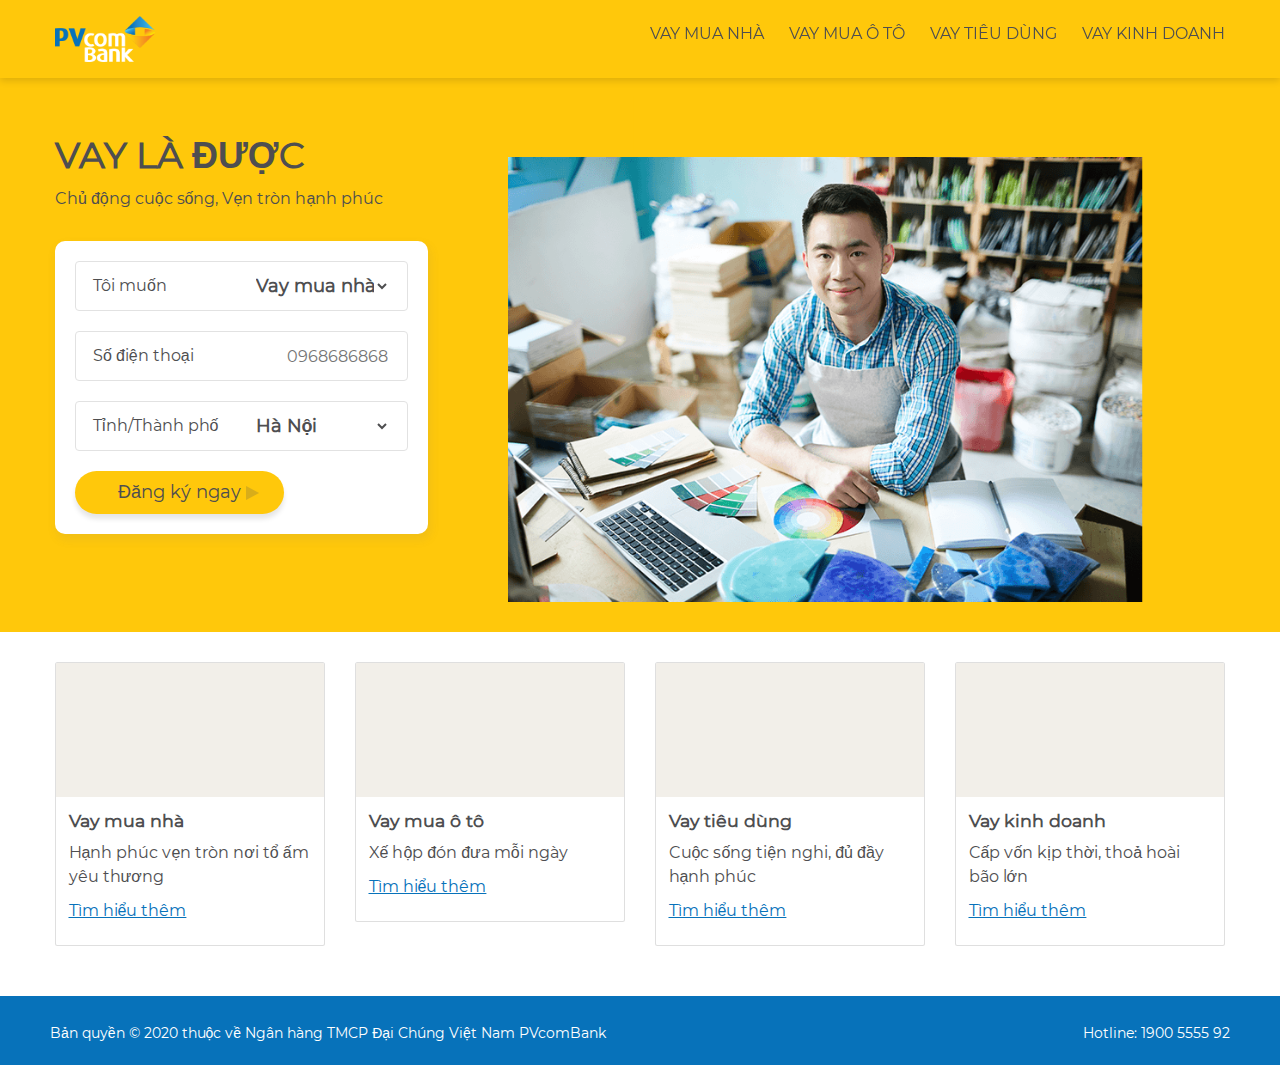
==== commit 1fb0451d: "add padding in homepage" ====
--- a/index.html
+++ b/index.html
@@ -89,7 +89,7 @@
 				<!-- product boxes -->
 				<div class="container">
 					<div class="row">
-						<div class="col-md-3 col-xs-6">
+						<div class="col-md-3 col-xs-6" style="padding-bottom: 20px;">
 							<a href="vay-mua-nha.html">
 								<div class="card">
 									<img src="assets/images/product-1.png" class="card-img-top" alt="vay kinh doanh">
@@ -101,7 +101,7 @@
 								</div>
 							</a>
 						</div>
-						<div class="col-md-3 col-xs-6">
+						<div class="col-md-3 col-xs-6" style="padding-bottom: 20px;">
 							<a href="vay-mua-oto.html">
 								<div class="card">
 									<img src="assets/images/product-2.png" class="card-img-top" alt="vay kinh doanh">
@@ -113,7 +113,7 @@
 								</div>
 							</a>
 						</div>
-						<div class="col-md-3 col-xs-6">
+						<div class="col-md-3 col-xs-6" style="padding-bottom: 20px;">
 							<a href="vay-tieu-dung.html">
 								<div class="card">
 									<img src="assets/images/product-4.png" class="card-img-top" alt="vay kinh doanh">
@@ -125,7 +125,7 @@
 								</div>
 							</a>
 						</div>
-						<div class="col-md-3 col-xs-6">
+						<div class="col-md-3 col-xs-6" style="padding-bottom: 20px;">
 							<a href="vay-kinh-doanh.html">
 								<div class="card">
 									<img src="assets/images/product-4.png" class="card-img-top" alt="vay kinh doanh">
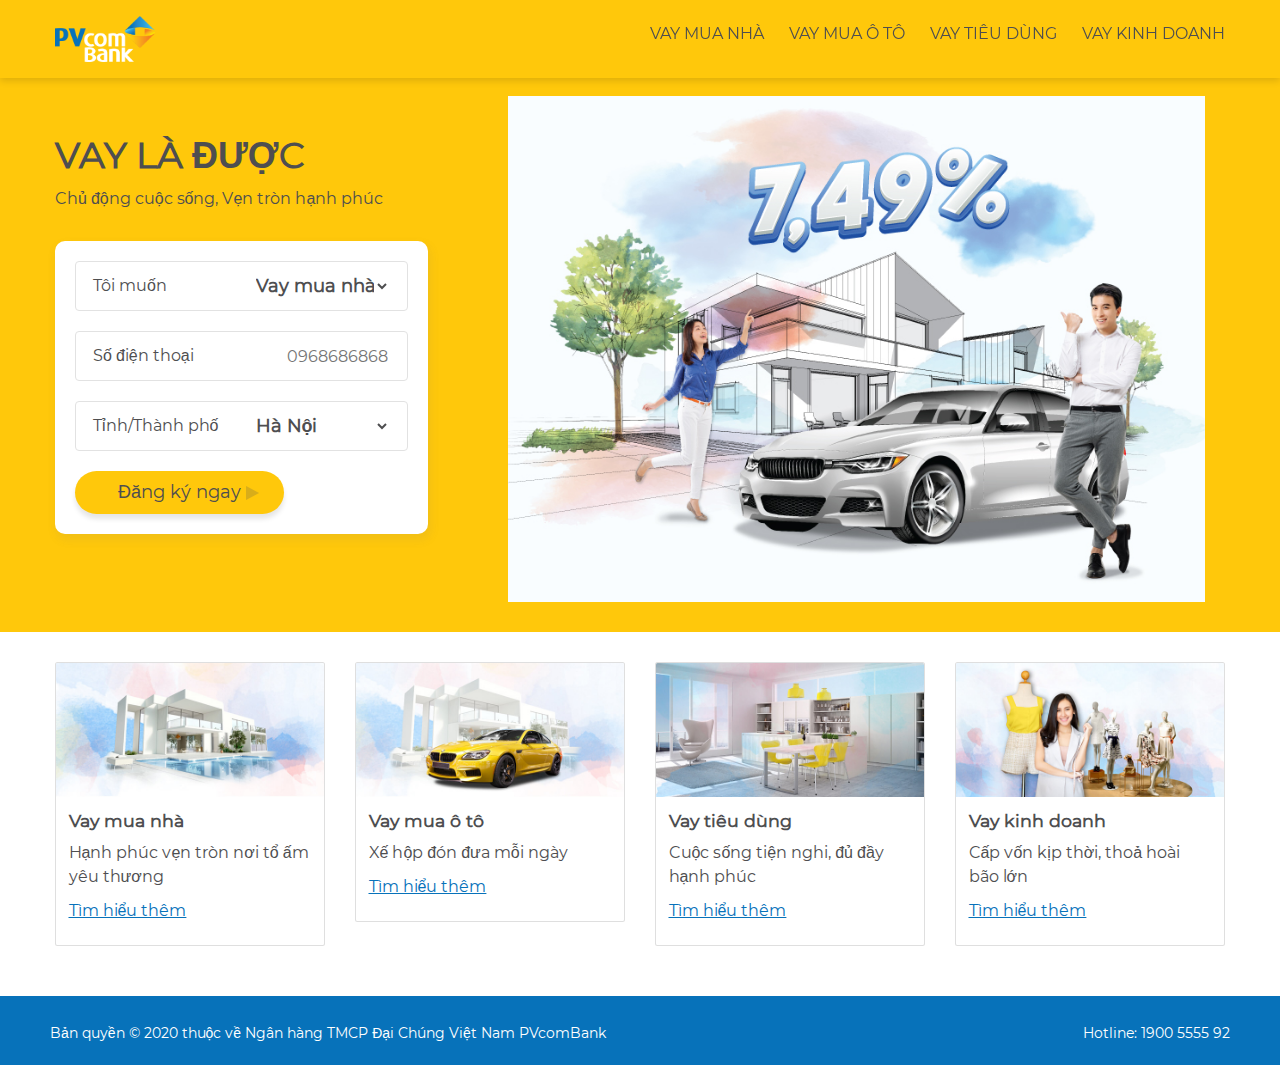
==== commit 893a3d09: "added new images" ====
--- a/index.html
+++ b/index.html
@@ -79,7 +79,7 @@
 									<div class="btn-action"><a href="#" data-popup-open="popup-register" class="btn-register">Đăng ký ngay</a></div>
 								</div>
 							</div>
-							<figure><img src="assets/images/main-vay-kinh-doanh.png" alt="vay mua nha"></figure>
+							<figure><img src="assets/images/main.jpg" alt="vay mua nha"></figure>
 						</div>
 					</div>
 				</div>
@@ -92,11 +92,11 @@
 						<div class="col-md-3 col-xs-6" style="padding-bottom: 20px;">
 							<a href="vay-mua-nha.html">
 								<div class="card">
-									<img src="assets/images/product-1.png" class="card-img-top" alt="vay kinh doanh">
-									<div class="card-body">
-										<h3 style="font-weight: bold; color: #4e4e50; text-decoration: none;"><strong>Vay mua nhà</strong></h3>
-										<p style="color: #4e4e50; text-decoration: none;">Hạnh phúc vẹn tròn nơi tổ ấm yêu thương</p>
-										<p style="color: #0772ba; text-decoration: underline;">Tìm hiểu thêm</p>
+									<img src="assets/images/product-1.jpg" class="card-img-top" alt="vay kinh doanh">
+									<div class="card-body">
+										<h3 class="product-title">Vay mua nhà</h3>
+										<p class="product-desc">Hạnh phúc vẹn tròn nơi tổ ấm yêu thương</p>
+										<p class="product-link">Tìm hiểu thêm</p>
 									</div>
 								</div>
 							</a>
@@ -104,11 +104,11 @@
 						<div class="col-md-3 col-xs-6" style="padding-bottom: 20px;">
 							<a href="vay-mua-oto.html">
 								<div class="card">
-									<img src="assets/images/product-2.png" class="card-img-top" alt="vay kinh doanh">
-									<div class="card-body">
-										<h3 style="font-weight: bold; color: #4e4e50; text-decoration: none;"><strong>Vay mua ô tô</strong></h3>
-										<p style="color: #4e4e50; text-decoration: none;">Xế hộp đón đưa mỗi ngày</p>
-										<p style="color: #0772ba; text-decoration: underline;">Tìm hiểu thêm</p>
+									<img src="assets/images/product-2.jpg" class="card-img-top" alt="vay kinh doanh">
+									<div class="card-body">
+										<h3 class="product-title">Vay mua ô tô</h3>
+										<p class="product-desc">Xế hộp đón đưa mỗi ngày</p>
+										<p class="product-link">Tìm hiểu thêm</p>
 									</div>
 								</div>
 							</a>
@@ -116,11 +116,11 @@
 						<div class="col-md-3 col-xs-6" style="padding-bottom: 20px;">
 							<a href="vay-tieu-dung.html">
 								<div class="card">
-									<img src="assets/images/product-4.png" class="card-img-top" alt="vay kinh doanh">
-									<div class="card-body">
-										<h3 style="font-weight: bold; color: #4e4e50; text-decoration: none;"><strong>Vay tiêu dùng</strong></h3>
-										<p style="color: #4e4e50; text-decoration: none;">Cuộc sống tiện nghi, đủ đầy hạnh phúc</p>
-										<p style="color: #0772ba; text-decoration: underline;">Tìm hiểu thêm</p>
+									<img src="assets/images/product-3.jpg" class="card-img-top" alt="vay kinh doanh">
+									<div class="card-body">
+										<h3 class="product-title">Vay tiêu dùng</h3>
+										<p class="product-desc">Cuộc sống tiện nghi, đủ đầy hạnh phúc</p>
+										<p class="product-link">Tìm hiểu thêm</p>
 									</div>
 								</div>
 							</a>
@@ -128,16 +128,66 @@
 						<div class="col-md-3 col-xs-6" style="padding-bottom: 20px;">
 							<a href="vay-kinh-doanh.html">
 								<div class="card">
-									<img src="assets/images/product-4.png" class="card-img-top" alt="vay kinh doanh">
-									<div class="card-body">
-										<h3 style="font-weight: bold; color: #4e4e50; text-decoration: none;"><strong>Vay kinh doanh</strong></h3>
-										<p style="color: #4e4e50; text-decoration: none;">Cấp vốn kịp thời, thoả hoài bão lớn</p>
-										<p style="color: #0772ba; text-decoration: underline;">Tìm hiểu thêm</p>
+									<img src="assets/images/product-4.jpg" class="card-img-top" alt="vay kinh doanh">
+									<div class="card-body">
+										<h3 class="product-title">Vay kinh doanh</h3>
+										<p class="product-desc">Cấp vốn kịp thời, thoả hoài bão lớn</p>
+										<p class="product-link">Tìm hiểu thêm</p>
 									</div>
 								</div>
 							</a>
 						</div>
 					</div>
+				</div>
+			</div>
+
+			<!-- pop-up form -->
+			<div class="popup-modal popup-register" data-popup="popup-register">
+				<div class="popup-inner">
+					<h4 class="popup-register-title">Đăng ký ngay</h4>
+					<form action="#" id="form-register" method="POST" role="form">
+						<div class="form-group required">
+							<input type="text" id="input-name" name="name" placeholder="Nhập họ và tên (bắt buộc)" required="required">
+							<label for="name" class="input-icon">
+							<img src="assets/images/commons/ic-user.png">
+							</label>
+						</div>
+						<div class="form-group required">
+							<input type="text" id="input-phone" name="phone" placeholder="Nhập số điện thoại (bắt buộc)" required="required">
+							<label for="phone" class="input-icon">
+							<img src="assets/images/commons/ic-phone.png">
+							</label>
+						</div>
+						<div class="form-group">
+							<input type="text" id="input-email" name="email" placeholder="Nhập Email">
+							<label for="email" class="input-icon">
+							<img src="assets/images/commons/ic-email.png">
+							</label>
+						</div>
+						<div class="form-group">
+							<select name="provinces" id="input-provinces">
+								<option value="">Chọn tỉnh thành</option>
+								<option value="Hà Nội">Hà Nội</option>
+								<option value="Đà Nẵng">Đà Nẵng</option>
+								<option value="TP. Hồ Chí Minh">TP. Hồ Chí Minh</option>
+							</select>
+						</div>
+						<div class="form-group">
+							<select name="loan-type" id="input-loan-type">
+								<option value="Vay mua nhà">Vay mua nhà</option>
+								<option value="Vay mua ô tô">Vay mua ô tô</option>
+								<option value="Vay tiêu dùng">Vay tiêu dùng</option>
+								<option value="Vay kinh doanh">Vay kinh doanh</option>
+							</select>
+						</div>
+						<div class="form-group">
+							<img src="http://115.84.179.234/handlers/captcha.ashx" id="captcha1">
+							<a class="button" id="btnReloadCapt" xss=removed><img src="assets/images/commons/ic-reload.png"></a>
+							<input type="text" style="width:30%" placeholder="Nhập mã bảo mật" name="captcha" maxlength="4">
+						</div>
+						<button type="submit" id="btn-register-submit" class="btn-register btn-primary">Đăng ký <span class="spinner"></span></button>
+					</form>
+					<a class="popup-close" data-popup-close="popup-register" href="#"><img src="assets/images/commons/ic-close-form.png"></a>
 				</div>
 			</div>
 
--- a/assets/css/styles.css
+++ b/assets/css/styles.css
@@ -1539,6 +1539,18 @@
         width: 100% !important;
         padding: 10px;
         resize: vertical; }
+      .page #content .estimates-faq .send-question input[name="captcha"] {
+        height: 40px;
+        font-size: 18px;
+        border: 1px solid #dedede;
+        padding: 10px;
+        margin-left: 10px;
+        width: calc(100% - 180px) !important;
+        border-radius: 10px; }
+        @media screen and (max-width: 375px) {
+      .page #content .estimates-faq .send-question input[name="captcha"] {
+        margin-top: 10px;
+        width: 80% !important; } }
       .page #content .estimates-faq .send-question .btn-send-question {
         background: #ffc80b;
         text-transform: uppercase;
@@ -1861,7 +1873,7 @@
         @media screen and (max-width: 768px) {
           .page #banner .main-page-info .form-box {
             padding: 10px; }
-
+          }
       .page #banner .main-page-info ul {
         font-size: 24px;
         padding-bottom: 17px; }
@@ -2846,3 +2858,40 @@
   color: #4e4e50;
   text-decoration: none;
 }
+
+.product-desc {
+  font-weight: normal;
+  color: #4e4e50;
+  text-decoration: none;
+}
+.product-link {
+  font-weight: normal;
+  color: #0772ba;
+  text-decoration: underline;
+}
+
+form #captcha1 {
+  width: 120px;
+  margin-right: 10px;
+  font-size: 16px; }
+
+form #btnReloadCapt:hover {
+  opacity: 1 !important; }
+
+form #btnReloadCapt img {
+  width: 30px;
+  cursor: pointer; }
+
+form label.error {
+  color: red;
+  margin-top: 2px;
+  display: block; }
+  @media screen and (max-width: 768px) {
+    form label.error {
+      font-size: 14px; } }
+
+form label.success {
+  color: green; }
+
+form label.form-noti {
+  margin-top: 15px; }
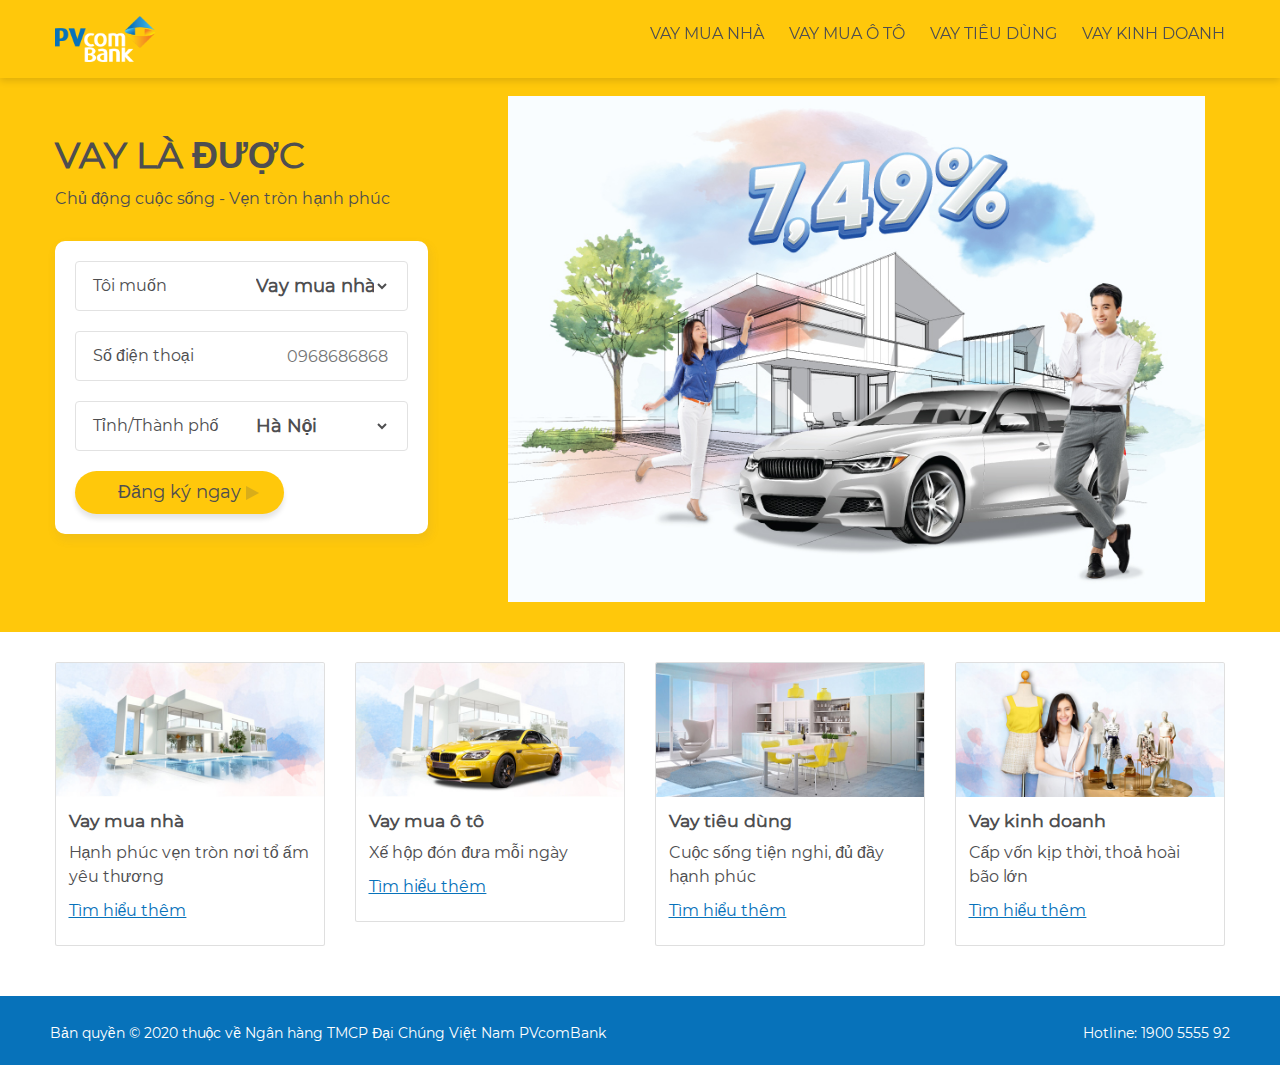
==== commit 7c4877e9: "slogan added" ====
--- a/index.html
+++ b/index.html
@@ -53,7 +53,7 @@
 						<div class="max-content">
 							<div class="main-page-info">
 								<h2 class="title-page">VAY LÀ ĐƯỢC</h2>
-								<p>Chủ động cuộc sống, Vẹn tròn hạnh phúc</p>
+								<p>Chủ động cuộc sống - Vẹn tròn hạnh phúc</p>
 								<div class="form-box">
 									<div class="form-field">
 										<span>Tôi muốn </span>
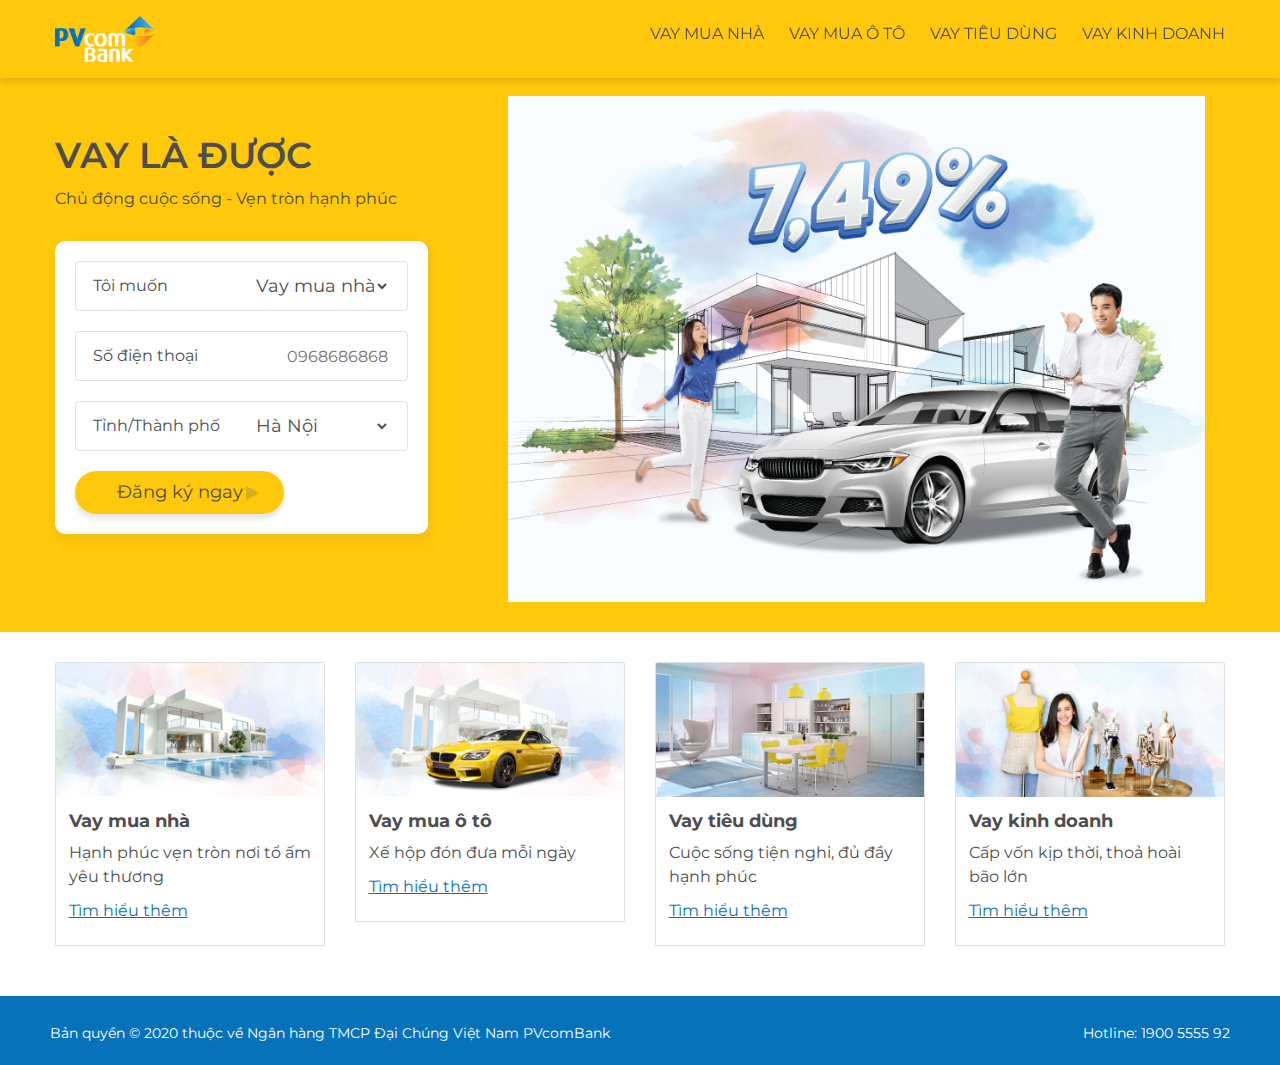
==== commit a684d62d: "update fonts" ====
--- a/index.html
+++ b/index.html
@@ -8,6 +8,7 @@
 		<title>Vay là được tại PVcomBank</title>
 		<link rel="icon" href="favicon.ico" type="image/x-icon" />
     <link rel="shortcut icon" href="favicon.ico" type="image/x-icon" />
+		<link href="https://fonts.googleapis.com/css2?family=Montserrat:wght@300;400;600&display=swap" rel="stylesheet">
 
 		<!-- CSS -->
 		<link rel="stylesheet" href="assets/css/chosen.min.css" />
--- a/assets/css/styles.css
+++ b/assets/css/styles.css
@@ -1,5 +1,7 @@
+@charset "UTF-8";
+@import url('https://fonts.googleapis.com/css2?family=Montserrat:wght@300;400;600&display=swap');
 html {
-  font-family: sans-serif;
+  font-family: 'Montserrat', sans-serif;
   /* 1 */
   -ms-text-size-adjust: 100%;
   /* 2 */
@@ -102,7 +104,7 @@
 kbd,
 pre,
 samp {
-  font-family: monospace, monospace;
+  /* font-family: monospace, monospace; */
   font-size: 1em; }
 
 button,
@@ -192,22 +194,10 @@
   padding: 0; }
 
 /* base valiables */
-/*keyframes*/
+/* keyframes */
 /* common mixins */
 /* base valiables */
 /* montserrat-regular - latin */
-@font-face {
-  font-family: 'Montserrat';
-  font-style: normal;
-  font-weight: 400;
-  src: url('../fonts/montserrat-v14-latin-regular.eot'); /* IE9 Compat Modes */
-  src: local('Montserrat Regular'), local('Montserrat-Regular'),
-       url('../fonts/montserrat-v14-latin-regular.eot?#iefix') format('embedded-opentype'), /* IE6-IE8 */
-       url('../fonts/montserrat-v14-latin-regular.woff2') format('woff2'), /* Super Modern Browsers */
-       url('../fonts/montserrat-v14-latin-regular.woff') format('woff'), /* Modern Browsers */
-       url('../fonts/montserrat-v14-latin-regular.ttf') format('truetype'), /* Safari, Android, iOS */
-       url('../fonts/montserrat-v14-latin-regular.svg#Montserrat') format('svg'); /* Legacy iOS */
-}
 
 * {
   -webkit-box-sizing: border-box;
@@ -222,7 +212,7 @@
 
 body {
   background-color: #fff;
-  font-family: 'Montserrat', Arial, sans-serif;
+  font-family: 'Montserrat', sans-serif;
   font-size: 1.6rem;
   line-height: 1.5;
   color: #4e4e50;
@@ -244,6 +234,9 @@
 button {
   border: none; }
 
+option {
+  font-weight: 300;
+}
 a {
   opacity: 1;
   -webkit-transition: all 0.4s ease;
@@ -969,7 +962,7 @@
       padding-right: 20px; } }
     .page #content .main-page-info .title-page {
       font-size: 36px;
-      font-weight: 600;
+      font-weight: 400;
       padding-bottom: 13px; }
       @media screen and (max-width: 768px) {
         .page #content .main-page-info .title-page {
@@ -1043,7 +1036,7 @@
         margin-top: 0; } }
     .page #content .benefit-title {
       font-size: 30px;
-      font-weight: 600;
+      font-weight: 400;
       text-align: center;
       margin-top: 70px;
       margin-bottom: 40px; }
@@ -1148,7 +1141,7 @@
           .page #content .benefit .benefit-body .table-benefit tbody tr td {
             padding: 10px; } }
         .page #content .benefit .benefit-body .table-benefit tbody tr td:first-child {
-          font-weight: 600; }
+          font-weight: 400; }
       .page #content .benefit .benefit-body .table-benefit tbody tr:nth-child(even) {
         background: #fff9e4; }
     .page #content .benefit .benefit-body .attach-file {
@@ -1242,7 +1235,7 @@
               padding-bottom: 40px; } }
     .page #content .estimates-faq-title {
       font-size: 30px;
-      font-weight: 600;
+      font-weight: 400;
       text-align: center;
       margin-top: 50px;
       margin-bottom: 40px; }
@@ -1474,7 +1467,7 @@
             justify-content: center;
             border-radius: 50px;
             margin-top: 36px;
-            font-weight: 600; }
+            font-weight: 400; }
             .page #content .estimates-faq .result .result-detail .result-detai-content .btn-loan-register a {
               color: #4e4e50; }
             .page #content .estimates-faq .result .result-detail .result-detai-content .btn-loan-register:hover {
@@ -1497,7 +1490,7 @@
       padding-left: 30px;
       padding-right: 30px; }
       .page #content .estimates-faq .faq-list .faq-item-title {
-        font-weight: 600;
+        font-weight: 400;
         position: relative;
         padding-left: 35px;
         cursor: pointer; }
@@ -1555,7 +1548,7 @@
         background: #ffc80b;
         text-transform: uppercase;
         position: relative;
-        font-weight: 600;
+        font-weight: 400;
         border: none;
         width: 100%;
         height: 50px;
@@ -1621,7 +1614,7 @@
   .page #content .loan-detail {
     margin-bottom: 50px; }
     .page #content .loan-detail-title {
-      font-weight: 600;
+      font-weight: 400;
       text-align: center;
       margin: 25px 0; }
       .page #content .loan-detail-title {
@@ -1795,7 +1788,7 @@
   .form-input {
     font-size: 18px;
     display: inline-block;
-    font-weight: 600;
+    font-weight: 400;
     width: 50%;
     padding-left: 10px;
     background-color: white;
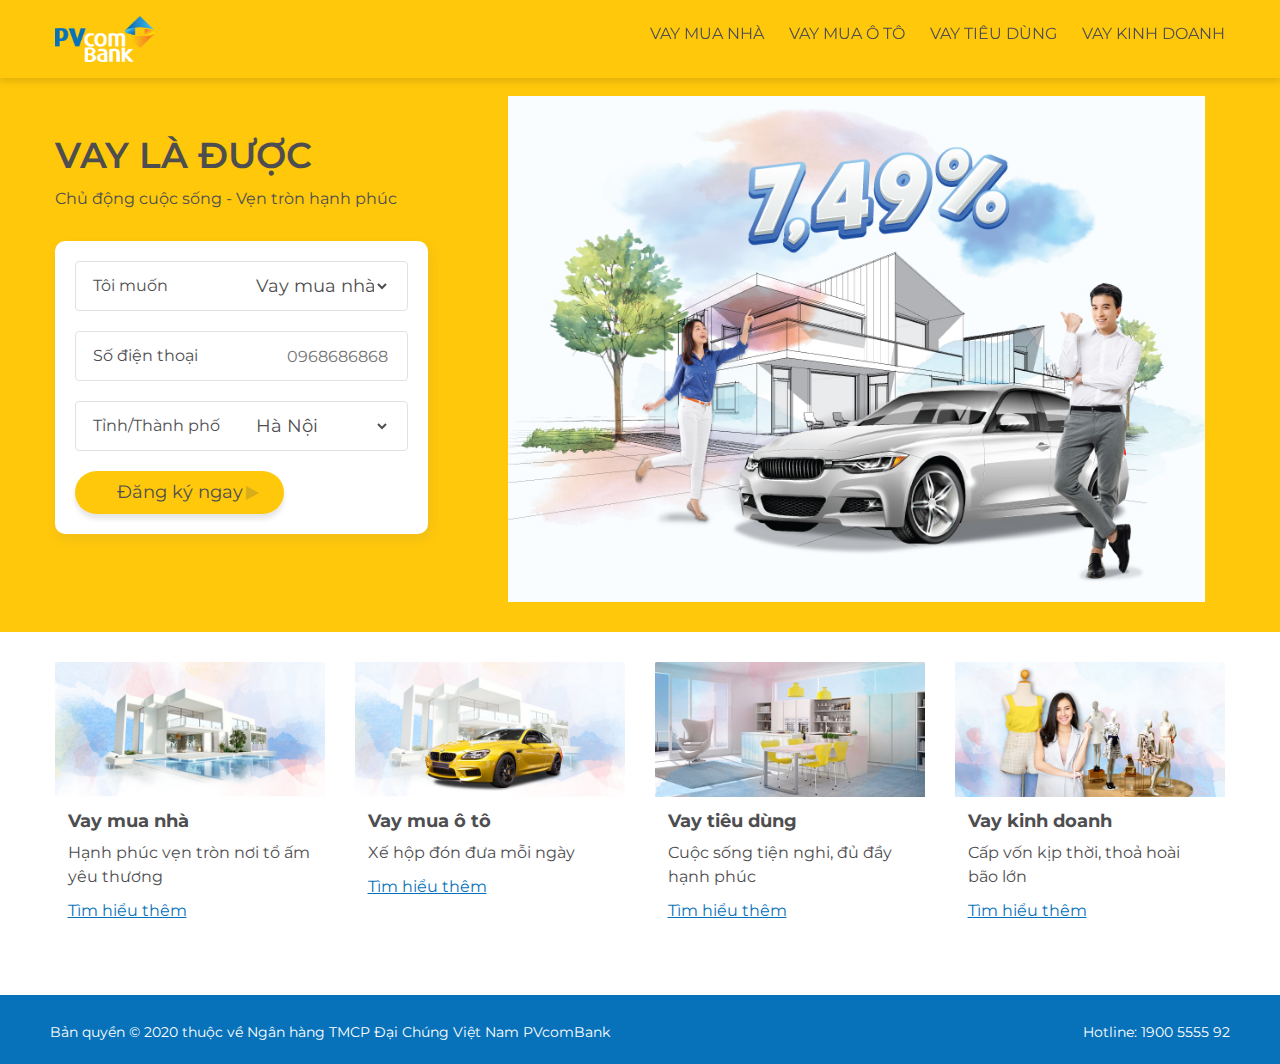
==== commit 7fabc610: "border to 0" ====
--- a/index.html
+++ b/index.html
@@ -92,7 +92,7 @@
 					<div class="row">
 						<div class="col-md-3 col-xs-6" style="padding-bottom: 20px;">
 							<a href="vay-mua-nha.html">
-								<div class="card">
+								<div class="card border-0">
 									<img src="assets/images/product-1.jpg" class="card-img-top" alt="vay kinh doanh">
 									<div class="card-body">
 										<h3 class="product-title">Vay mua nhà</h3>
@@ -104,7 +104,7 @@
 						</div>
 						<div class="col-md-3 col-xs-6" style="padding-bottom: 20px;">
 							<a href="vay-mua-oto.html">
-								<div class="card">
+								<div class="card border-0">
 									<img src="assets/images/product-2.jpg" class="card-img-top" alt="vay kinh doanh">
 									<div class="card-body">
 										<h3 class="product-title">Vay mua ô tô</h3>
@@ -116,7 +116,7 @@
 						</div>
 						<div class="col-md-3 col-xs-6" style="padding-bottom: 20px;">
 							<a href="vay-tieu-dung.html">
-								<div class="card">
+								<div class="card border-0">
 									<img src="assets/images/product-3.jpg" class="card-img-top" alt="vay kinh doanh">
 									<div class="card-body">
 										<h3 class="product-title">Vay tiêu dùng</h3>
@@ -128,7 +128,7 @@
 						</div>
 						<div class="col-md-3 col-xs-6" style="padding-bottom: 20px;">
 							<a href="vay-kinh-doanh.html">
-								<div class="card">
+								<div class="card border-0">
 									<img src="assets/images/product-4.jpg" class="card-img-top" alt="vay kinh doanh">
 									<div class="card-body">
 										<h3 class="product-title">Vay kinh doanh</h3>
